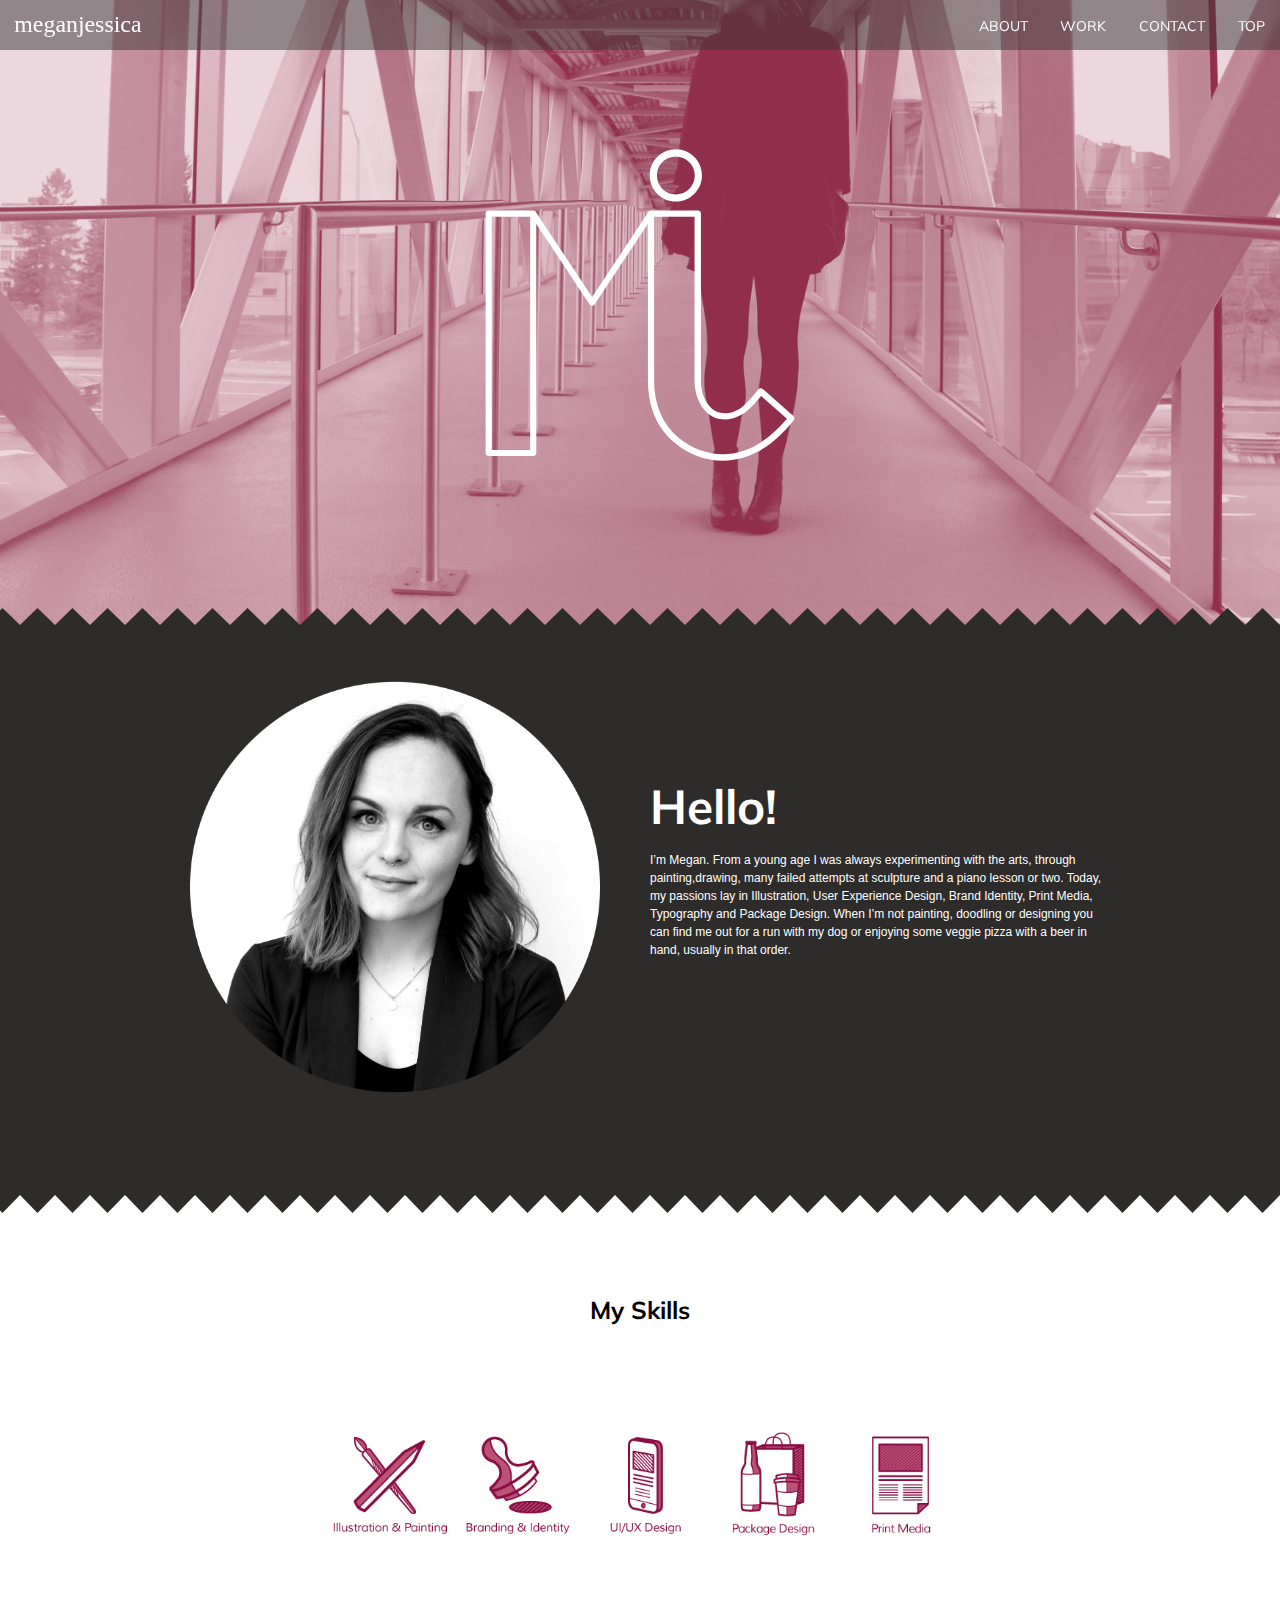
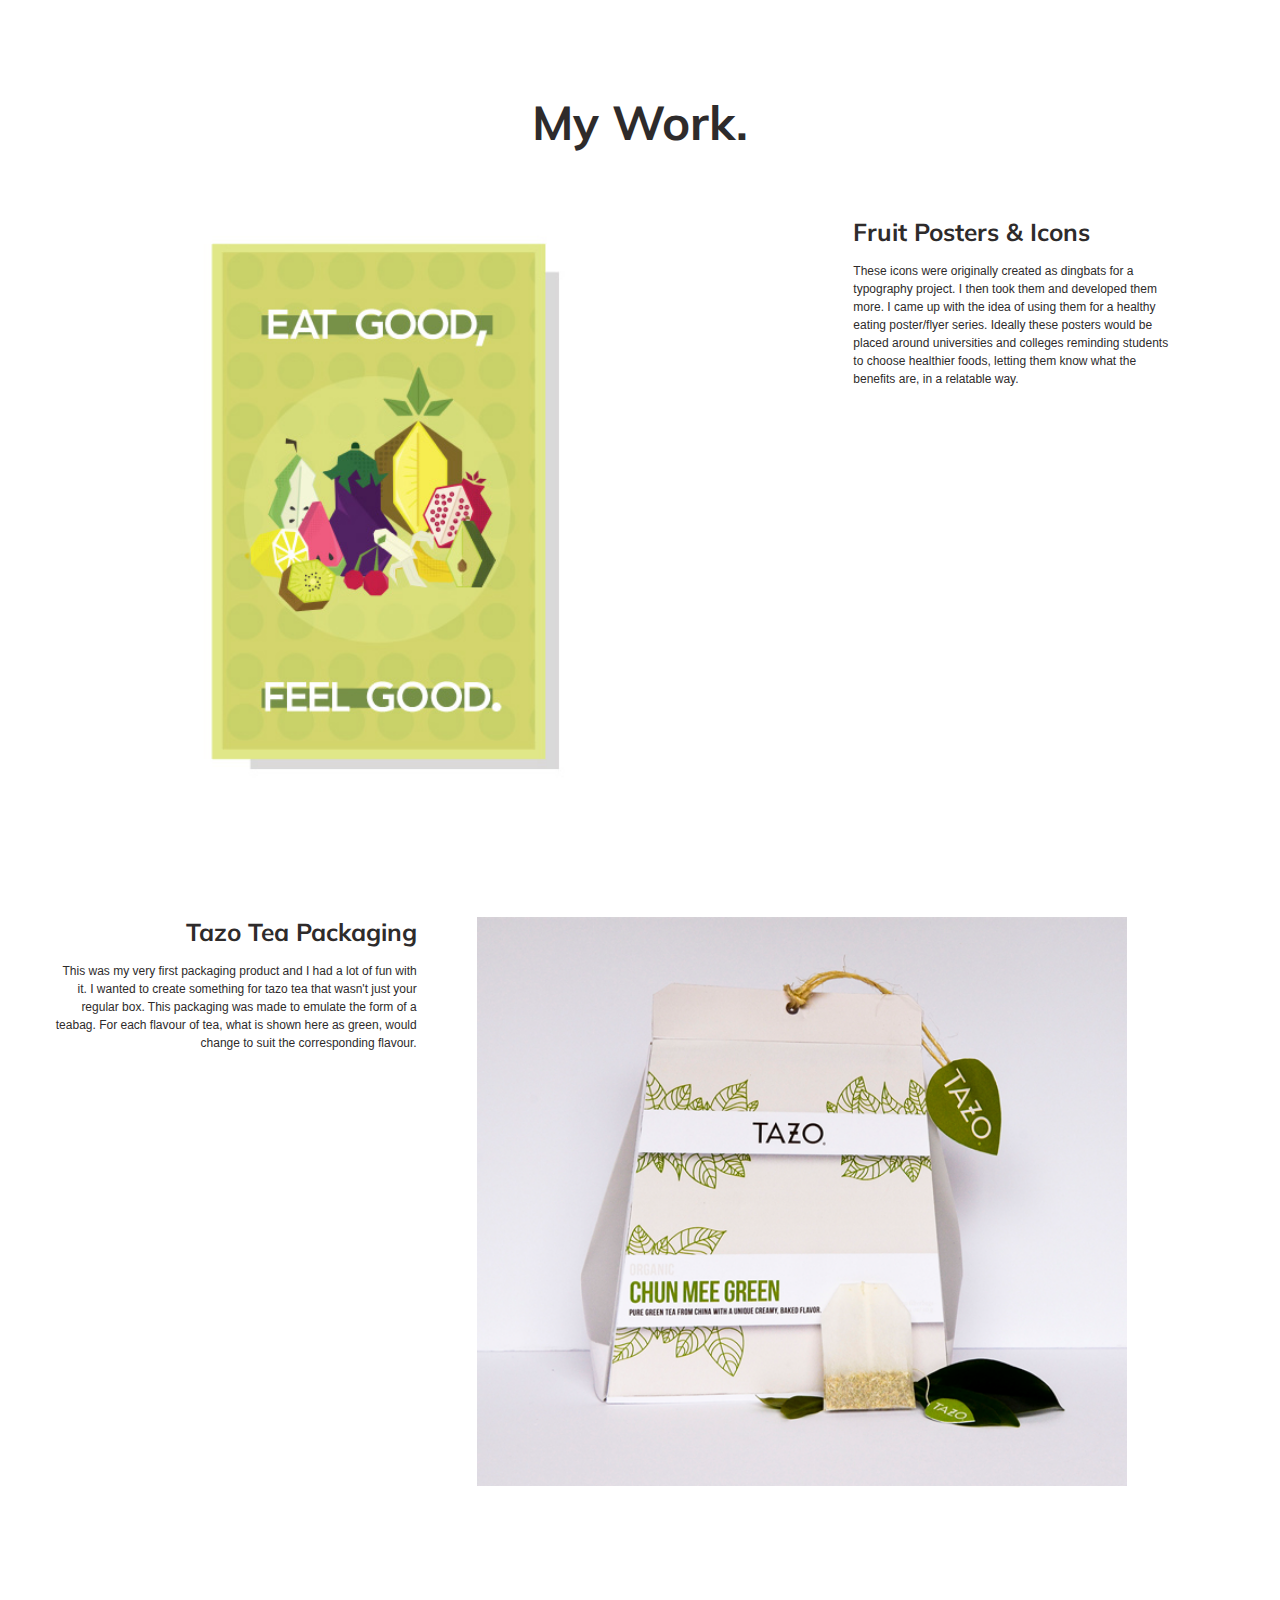
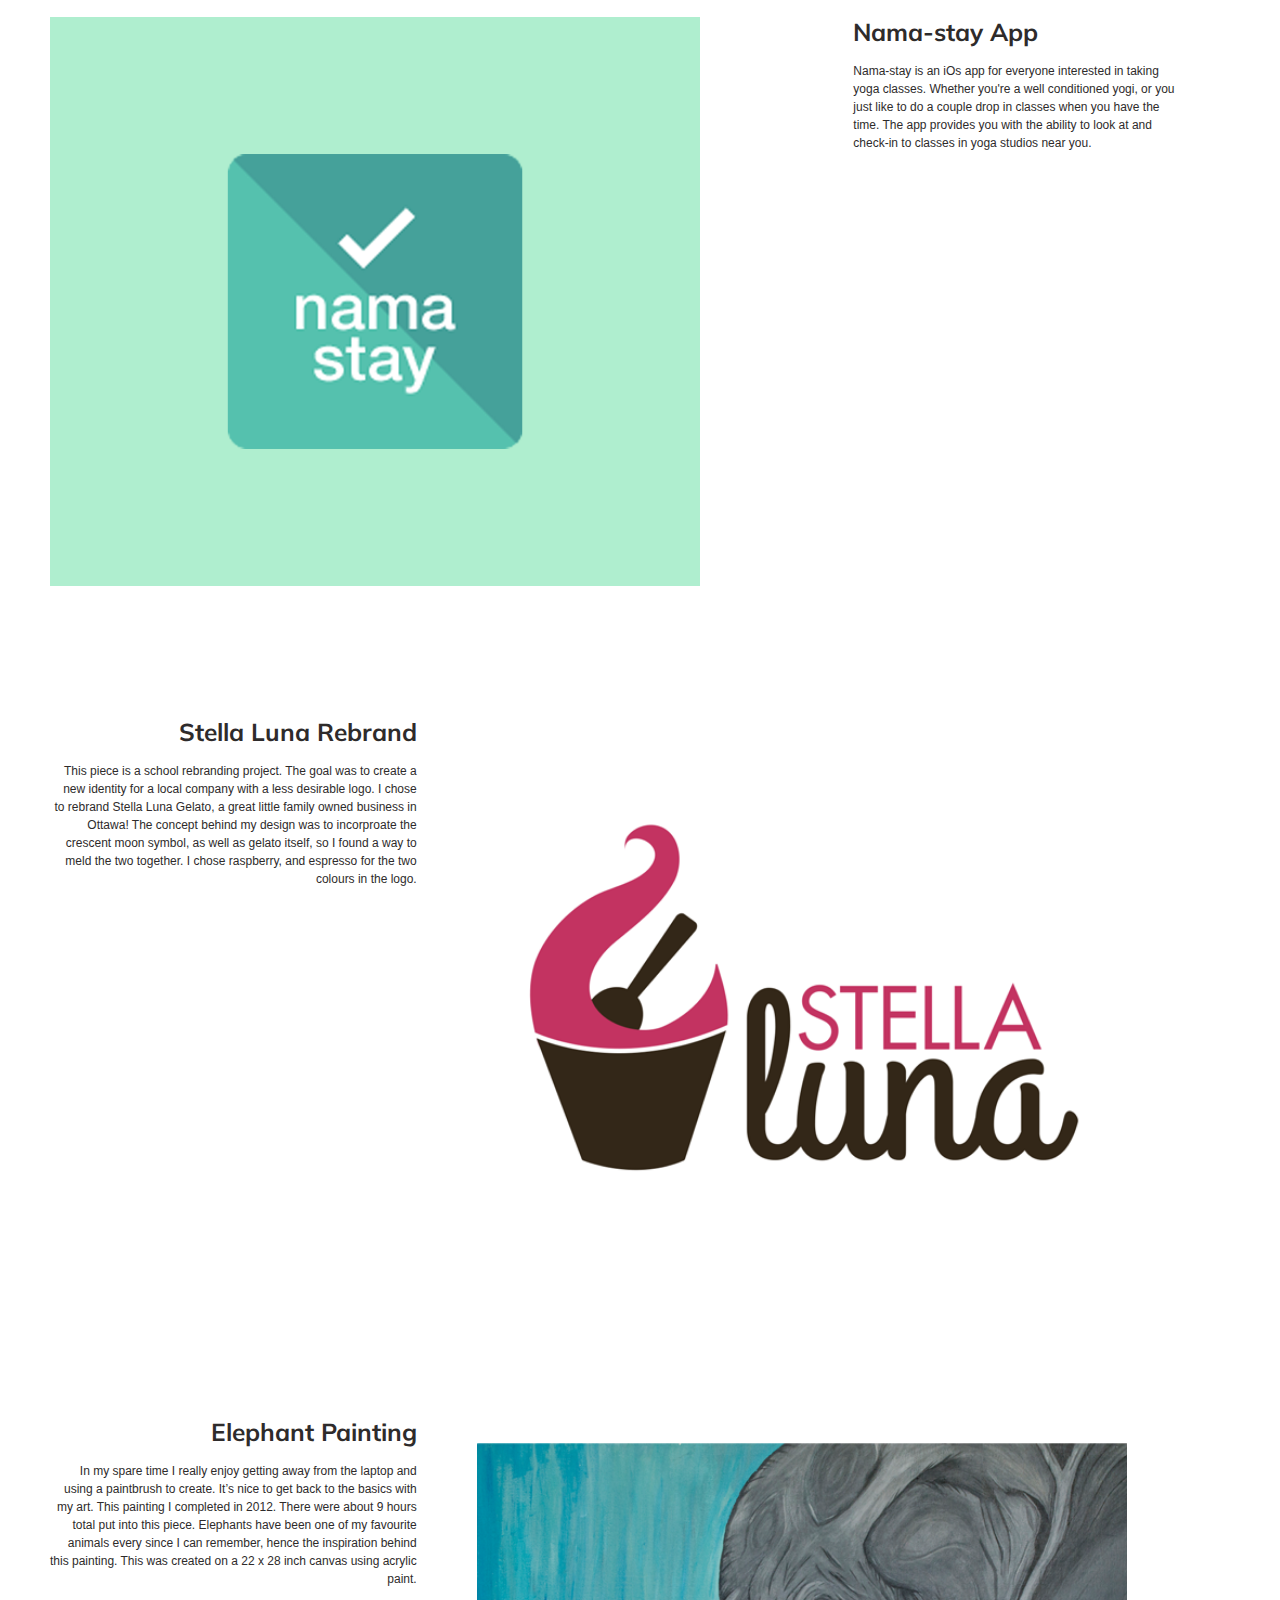
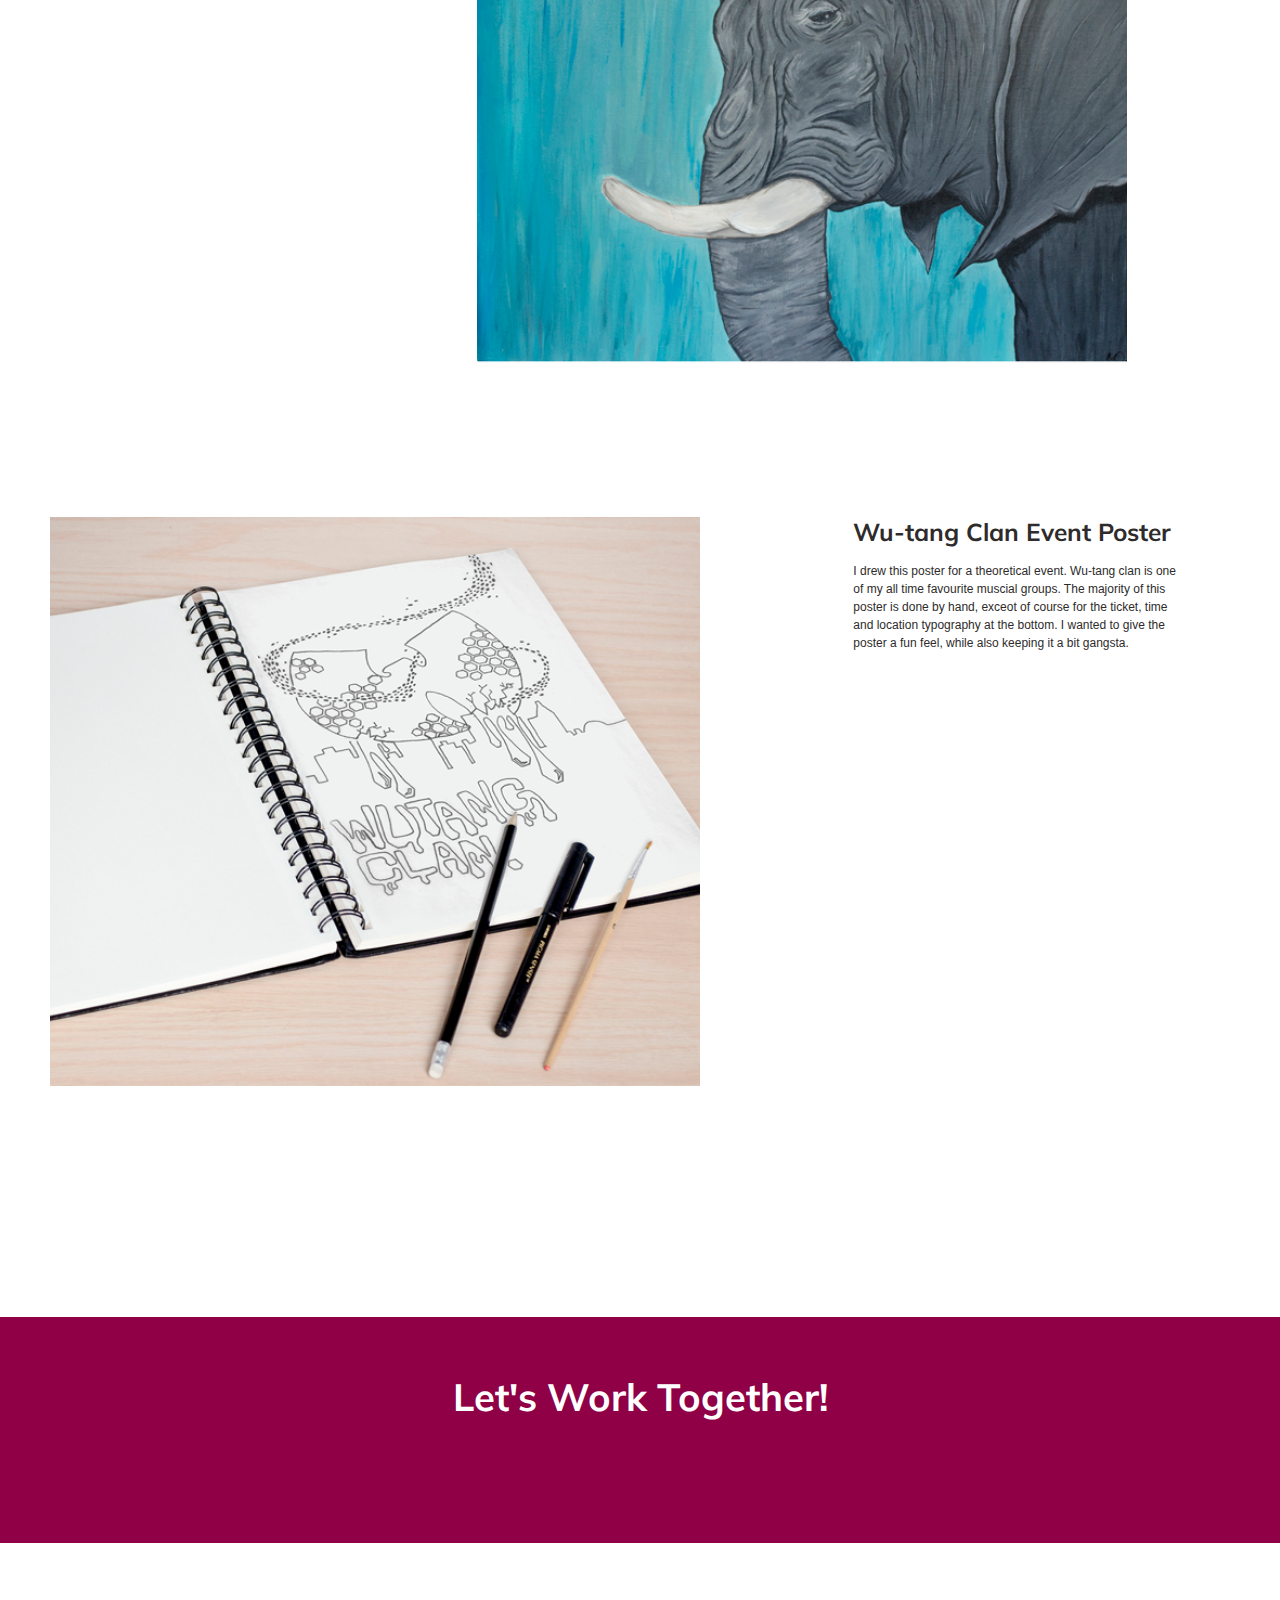
==== index.html @ 85921aae "took out one piece" ====
<!DOCTYPE html>
<html lang="en-ca">
<head>
	<meta charset="utf-8">
	<title>Megan Jessica · Graphic Designer · Ottawa, Canada</title>
	<meta name="description" content="Megan Jessica, Designer, Graphic Designer, Ottawa, Canada">
	
	<link href="css/flexslider.css" rel="stylesheet">
	<link href="css/typography.css" rel="stylesheet">
	<link href="css/grid.css" rel="stylesheet">
	<link href="css/main.css" rel="stylesheet">
	<meta name="handheldfriendly" content="true">
	<meta name="mobileoptimized" content="240">
	<meta name="viewport" content="width=device-width,initial-scale=1" >
	<link rel="stylesheet" href="css/font-awesome.min.css">
	<link href='http://fonts.googleapis.com/css?family=Muli:300,400' rel='stylesheet' type='text/css'>
	<!-- Facebook meta tags -->
	<meta property="og:type" content="article">
	<meta property="og:title" content="Megan Jessica · Graphic Designer · Ottawa, Canada">
	<meta property="og:description" content="Megan Jessica, Designer, Graphic Designer, Ottawa, Canada">
	<meta property="og:site_name" content="Megan Jessica">
	<meta property="og:url" content="http://meganjessi.ca">
	<meta property="og:image" content="http://meganjessi.ca/img/portfolio_1.jpg">
	<meta property="og:image" content="http://meganjessi.ca/img/portfolio_2.jpg">
	<meta property="og:image" content="http://meganjessi.ca/img/portfolio_3.jpg">
	<meta property="og:image" content="http://meganjessi.ca/img/portfolio_4.jpg">
	<meta property="og:image" content="http://meganjessi.ca/img/portfolio_5.jpg">
	<!-- Twitter meta tags -->
	<meta name="twitter:card" content="gallery">
	<meta name="twitter:title" content="Megan Jessica · Graphic Designer · Ottawa, Canada">
	<meta name="twitter:url" content="http://meganjessi.ca">
	<meta name="twitter:description" content="Megan Jessica, Designer, Graphic Designer, Ottawa, Canada">
	<meta name="twitter:image0" content="http://meganjessi.ca/img/portfolio_1.jpg">
	<meta name="twitter:image1" content="http://meganjessi.ca/img/portfolio_2.jpg">
	<meta name="twitter:image2" content="http://meganjessi.ca/img/portfolio_3.jpg">
	<meta name="twitter:image3" content="http://meganjessi.ca/img/portfolio_4.jpg">	
</head>

<body>
	<header>

		<div class="nav-bar">
			<img class="meganjessica" src="images/meganjessica.svg">
			<a href="#nav" class="nav-btn hide-text">Navigate</a>

			<div class-="nav-list">
				<nav class="nav nav-top ease-all" data-state="collapsed"> 

					<ul>
						<li><a href="#About">about</a></li>
						<li><a href="#Work">work</a></li>
						<li><a href="#Contact">contact</a></li>
						<li><a href="#top">top</a></li>
					</ul>
				</nav>
			</div>
		</div>

		

		<section class="feature-section">
			<div class="triangle-bg">
				<h1 class="logo"><a name="top"><img src="images/logo.svg" alt="Megan Jessica, Designer"></a></h1>
			</div>
		</section>
		
	</header>
 
	<div class="about-me grid grid-middle">
		<div class="self-portrait unit unit-xs-1 unit-s-1 unit-m-1-3 unit-l-1-2 unit-xl-1-2">
			<a name="About"><img src="images/selfie-bw.png" alt="Picture of Megan"></a>
		</div>

		

		<div class="unit unit-xs-1 unit-s-1 unit-m-2-3 unit-l-1-2 unit-xl-1-2 about-desc">
			<h1 class="hello yotta">Hello!</h1>
			<p>I’m Megan. From a young age I was always experimenting with the arts, through painting,drawing, many failed 
		attempts at sculpture and a piano lesson or two. Today, my passions lay in Illustration, User Experience Design, Brand Identity, Print Media, Typography 
		and Package Design. When I’m not painting, doodling or designing you can find me out for a run with my dog or enjoying some veggie pizza 
		with a beer in hand, usually in that order. </p>
		</div>
	</div>


	<div class="skills unit unit-xs-1 unit-s-1 unit-m-1 unit-l-1 unit-xl-1">
		<div class="triangle-bg-ud">
		<h2 class="skills-h2">My Skills</h2>
			<ul class="skill-icons-list">
				<li>
					<img class="s-icon" src="images/skill-icon-1.png" alt="Illustration & Painting Icon">
				</li>
				
				<li>
					<img class="s-icon" src="images/skill-icon-2.png" alt="Branding & Identity Icon">
				</li>

				<li>
					<img class="s-icon" src="images/skill-icon-3.png" alt="UI/UX Icon">
				</li>

				<li>
					<img class="s-icon" src="images/skill-icon-4.png" alt="Package Design Icon">
				</li>

				<li>
					<img class="s-icon" src="images/skill-icon-5.png" alt="Print Media Icon">
				</li>

			</ul>
		</div>
	</div>

	<div class="work">

		<h2 class="work-h2 yotta"><a name="Work">My Work.</a></h2>

		<div class="grid">
		
		<!-- portfolio piece 0 start -->
			<div class="portfolio-img unit unit-xs-1 unit-s-1 unit-m-1-2 unit-l-2-3">
				<div class="flexslider">
 					 <ul class="slides">
    					<li>
      						<img src="images/fruits-slide-1.jpg" />
    					</li>
    					<li>
      						<img src="images/fruits-slide-2.jpg" />
    					</li>
    					<li>
      						<img src="images/fruits-slide-3.jpg" />
    					</li>
    					<li>
      						<img src="images/fruits-slide-4.jpg" />
    					</li>
  					</ul>
				</div>
			</div>

				<div class="arrow-div">
					<img src="images/down-arrow.svg" class="down-arrow" alt="Description Drop-down button" data-state="collapsed" data-num="0">
				</div>

			<div class="unit unit-xs-1 unit-s-1 unit-m-1-2 unit-l-1-3 img-description" data-state="collapsed">
				<h2>Fruit Posters & Icons</h2>
				<p>These icons were originally created as dingbats for a typography project. I then took them and developed them more. I came up with the idea of using them for a healthy eating poster/flyer series. Ideally these posters would be placed around universities and colleges reminding students to choose healthier foods, letting them know what the benefits are, in a relatable way. </p>
			</div>
		<!-- portfolio piece 0 end -->

		<!-- portfolio piece 1 start -->
				
			<div class="portfolio-img unit unit-xs-1 unit-s-1 unit-m-1-2 unit-push-m-1-2 unit-l-2-3 unit-push-l-1-3">
				<div class="flexslider">
 					 <ul class="slides">
    					<li>
      						<img src="images/tazo-1.png" />
    					</li>
    					<li>
      						<img src="images/tazo-2.png" />
    					</li>
    					<li>
      						<img src="images/tazo-3.png" />
    					</li>
    					<li>
      						<img src="images/tazo-4.png" />
    					</li>
  					</ul>
				</div>
			</div>

				<div class="arrow-div">
					<img src="images/down-arrow.svg" class="down-arrow" alt="Description Drop-down button" data-state="collapsed" data-num="1">
				</div>

			<div class="unit unit-xs-1 unit-s-1 unit-m-1-2 unit-pull-m-1-2 unit-l-1-3 unit-pull-l-2-3 img-description  img-description-left" data-state="collapsed">
				<h2 class="right-title">Tazo Tea Packaging</h2>
				<p>This was my very first packaging product and I had a lot of fun with it. I wanted to create something for tazo tea that wasn't just your regular box. This packaging was made to emulate the form of a teabag. For each flavour of tea, what is shown here as green, would change to suit the corresponding flavour. </p>
			</div>
		<!-- portfolio piece 1 end -->
			
		<!-- portfolio piece 2 start -->
			<div class="portfolio-img unit unit-xs-1 unit-s-1 unit-m-1-2 unit-l-2-3">
				<div class="flexslider">
 					 <ul class="slides">
    					<li>
      						<img src="images/nama-stay-1.png" />
    					</li>
    					<li>
      						<img src="images/nama-stay-2.png" />
    					</li>
    					<li>
      						<img src="images/nama-stay-3.png" />
    					</li>
    					<li>
      						<img src="images/nama-stay-4.png" />
    					</li>
  					</ul>
				</div>
			</div>

				<div class="arrow-div">
					<img src="images/down-arrow.svg" class="down-arrow" alt="Description Drop-down button" data-state="collapsed" data-num="2">
				</div>

			<div class="unit unit-xs-1 unit-s-1 unit-m-1-2 unit-l-1-3 img-description" data-state="collapsed">
				<h2 >Nama-stay App</h2>
				<p>Nama-stay is an iOs app for everyone interested in taking yoga classes. Whether you're a well conditioned yogi, or you just like to do a couple drop in classes when you have the time. The app provides you with the ability to look at and check-in to classes in yoga studios near you.</p>
			</div>
		<!-- portfolio piece 2 end -->

		<!-- portfolio piece 3 start -->
			<div class="portfolio-img unit unit-xs-1 unit-s-1 unit-m-1-2 unit-push-m-1-2 unit-l-2-3 unit-push-l-1-3">
				<div class="flexslider">
 					 <ul class="slides">
    					<li>
      						<img src="images/stella-1.png" />
    					</li>
    					<li>
      						<img src="images/stella-2.png" />
    					</li>
    					<li>
      						<img src="images/stella-3.png" />
    					</li>
  					</ul>
				</div>
			</div>
				<div class="arrow-div">
					<img src="images/down-arrow.svg" class="down-arrow" alt="Description Drop-down button" data-state="collapsed" data-num="3">
				</div>

			<div class="unit unit-xs-1 unit-s-1 unit-m-1-2 unit-pull-m-1-2 unit-l-1-3 unit-pull-l-2-3 img-description  img-description-left" data-state="collapsed">
				<h2 class="right-title">Stella Luna Rebrand</h2>
				<p>This piece is a school rebranding project. The goal was to create a new identity for a local company with a less desirable logo. I chose to rebrand Stella Luna Gelato, a great little family owned business in Ottawa! The concept behind my design was to incorproate the crescent moon symbol, as well as gelato itself, so I found a way to meld the two together. I chose raspberry, and espresso for the two colours in the logo.</p>
			</div>
		<!-- portfolio piece 3 end -->

		<!-- portfolio piece 4 start 
			<div class="portfolio-img unit unit-xs-1 unit-s-1 unit-m-1-2 unit-l-2-3">
				<div class="flexslider">
 					 <ul class="slides">
    					<li>
      						<img src="images/got-1.png" />
    					</li>
    					<li>
      						<img src="images/got-2.png" />
    					</li>
    					<li>
      						<img src="images/got-3.png" />
    					</li>
  					</ul>
				</div>
			</div>

				<div class="arrow-div">
					<img src="images/down-arrow.svg" class="down-arrow" alt="Description Drop-down button" data-state="collapsed" data-num="4">
				</div>

			<div class="unit unit-xs-1 unit-s-1 unit-m-1-2 unit-l-1-3 img-description" data-state="collapsed">
				<h2>Game of Thrones - Bad Girls Do it Well</h2>
				<p> This book is a work in progress. I want to create a coffee table book in dedication to all the strong female characters in the game of thrones series. I'm using black and white images, in contrast with a badass peachy-pink.</p>
			</div>
		<!-- portfolio piece 4 end -->

		<!-- portfolio piece 5 start -->
			<div class="portfolio-img unit unit-xs-1 unit-s-1 unit-m-1-2 unit-push-m-1-2 unit-l-2-3 unit-push-l-1-3">
				<div class="flexslider">
 					 <ul class="slides">
    					<li>
      						<img alt="" src="images/elephant-1.png" />
    					</li>
    					<li>
      						<img src="images/elephant-2.png" />
    					</li>
    					<li>
      						<img src="images/elephant-3.png" />
    					</li>
  					</ul>
				</div>
			</div>
				<div class="arrow-div">
					<img src="images/down-arrow.svg" class="down-arrow" alt="Description Drop-down button" data-state="collapsed" data-num="5">
				</div>
			<div class="unit unit-xs-1 unit-s-1 unit-m-1-2 unit-pull-m-1-2 unit-l-1-3 unit-pull-l-2-3 img-description img-description-left" data-state="collapsed">
				<h2 class="right-title">Elephant Painting</h2>
				<p>In my spare time I really enjoy getting away from the laptop and using a paintbrush to create. It’s  nice to get back to the basics with my art. This painting I completed in 2012. There were about 9 hours total put into this piece. Elephants have been one of my favourite animals every since I can remember, hence the inspiration behind this painting. This was created on a 22 x 28 inch canvas using acrylic paint.
				</p>
			</div>
		<!-- portfolio piece 5 end -->

		<!-- portfolio piece 6 start -->
			<div class="portfolio-img unit unit-xs-1 unit-s-1 unit-m-1-2 unit-l-2-3">
				<div class="flexslider">
 					 <ul class="slides">
    					<li>
      						<img src="images/wu-1.png" />
    					</li>
    					<li>
      						<img src="images/wu-2.png" />
    					</li>
    					<li>
      						<img src="images/wu-3.png" />
    					</li>
  					</ul>
				</div>
			</div>

				<div class="arrow-div">
					<img src="images/down-arrow.svg" class="down-arrow" alt="Description Drop-down button" data-state="collapsed" data-num="4">
				</div>

			<div class="unit unit-xs-1 unit-s-1 unit-m-1-2 unit-l-1-3 img-description" data-state="collapsed">
				<h2>Wu-tang Clan Event Poster</h2>
				<p> I drew this poster for a theoretical event. Wu-tang clan is one of my all time favourite muscial groups. The majority of this poster is done by hand, exceot of course for the ticket, time and location typography at the bottom. I wanted to give the poster a fun feel, while also keeping it a bit gangsta.</p>
			</div>
		<!-- portfolio piece 6 end -->

		</div>

	</div>

</body>
	
	<div class="triangle-bg-foot">
	<footer>
		<div class="contact">
				<h2 class="contact-h2 zetta"><a name="Contact">Let's Work Together!</a></h2>
			
		<section class="social-section">
			<ul class="social-icons">
				<li>
					<a href="https://www.behance.net/meganjessica">
						<i class="fa fa-behance social" alt="Behance Icon"></i>
					</a>
				</li>
				
				<li>
					<a href="mailto:letstalk@meganjessi.ca">
						<i class="fa fa-envelope social" alt="Email Icon"></i>
					</a>
				</li>

				<li>
					<a href="https://twitter.com/megjjessica">
						<i class="fa fa-linkedin social" alt="Linked in Icon"></i>
					</a>
				</li>

			</ul>
		</section>
		</div>
	</footer>
</div>

<script src="http://code.jquery.com/jquery-2.1.1.min.js"></script>
<script src="js/nav.js"></script>
<script src="js/scroll.js"></script>
<script src="js/arrow.js"></script>
<script src="js/waypoints.min.js"></script>
<script src="flexslider/jquery.flexslider-min.js"></script>
<script type="text/javascript" charset="utf-8">
	$(window).load(function() {
	$('.flexslider').flexslider({
	animation: "slide",
	slideshow: false 
	});
		});
	</script>
<script src="js/jquery.flexslider-min.js"></script>
<script src="js/main.js"></script>





</html>
---- css/typography.css ----
html {
  font: normal 62.5%/1.5 Georgia,serif;
}

h1, h2, h3, h4, h5, h6,
p, ul, ol, dl, dd, figure,
blockquote, details, hr,
fieldset, pre, table {
  margin: 0 0 1.5rem;
}

.yotta {
  font-size: 4.7684rem;
  line-height: 1.2583;
}

.zetta {
  font-size: 3.8147rem;
  line-height: 1.1796;
}

h1, .exa {
  font-size: 3.0518rem;
  line-height: 1.4746;
  font-family: 'Muli', sans-serif;
}

h2, .peta {
  font-size: 2.4414rem;
  line-height: 1.2288;
  font-family: 'Muli', sans-serif;
}

h3, .tera {
  font-size: 1.9531rem;
  line-height: 1.5360;
}

h4, .giga {
  font-size: 1.5625rem;
  line-height: 1.9200;
}

h5, .mega {
  font-size: 1.2500rem;
  line-height: 1.2000;
}

h6, .kilo {
  font-size: 1.0000rem;
  line-height: 1.5000;
}

small, .milli {
  font-size: 0.8000rem;
  line-height: 1.8750;
}

.micro {
  font-size: 0.6400rem;
  line-height: 2.3438;
}

sub,
sup {
  font-size: 75%;
  line-height: 1px;
  position: relative;
  vertical-align: baseline;
}

sup {
  top: -0.5em;
}

sub {
  bottom: -0.25em;
}

.push {
  margin-bottom: 1.5rem;
}

.push-none, .push-0 {
  margin-bottom: 0;
}

.push-double, .push-2 {
  margin-bottom: 3.0000rem;
}

.push-half, .push-1-2 {
  margin-bottom: 0.7500rem;
}

.pad-top, .pad-t {
  padding-top: 1.5rem;
}

.pad-bottom, .pad-b {
  padding-bottom: 1.5rem;
}

.pad-top-double, .pad-t-2 {
  padding-top: 3.0000rem;
}

.pad-bottom-double, .pad-b-2 {
  padding-bottom: 3.0000rem;
}

.pad-top-half, .pad-t-1-2 {
  padding-top: 0.7500rem;
}

.pad-bottom-half, .pad-b-1-2 {
  padding-bottom: 0.7500rem;
}

.island {
  padding: 1.5rem;
}

.island-half, .island-1-2 {
  padding: 0.7500rem;
}

.island-double, .island-2 {
  padding: 3.0000rem;
}

.gutter {
  padding-left: 1.5rem;
  padding-right: 1.5rem;
}

.gutter-half, .gutter-1-2 {
  padding-left: 0.7500rem;
  padding-right: 0.7500rem;
}

.gutter-double, .gutter-2 {
  padding-left: 3.0000rem;
  padding-right: 3.0000rem;
}
---- css/grid.css ----
.grid {
  margin: 0;
  padding: 0;
  letter-spacing: -0.31em;
  text-rendering: optimizespeed;
  display: -webkit-flex;
  -webkit-flex-flow: row wrap;
  display: -ms-flexbox;
  -ms-flex-flow: row wrap;
  display: flex;
  flex-flow: row wrap;
}

.grid-bottom {
  -webkit-align-items: flex-end;
  -ms-align-items: flex-end;
  align-items: flex-end;
}

.grid-middle {
  -webkit-align-items: center;
  -ms-align-items: center;
  align-items: center;
}

.grid-stretch {
  -webkit-align-items: stretch;
  -ms-align-items: stretch;
  align-items: stretch;
}

.opera-only :-o-prefocus, .grid {
  word-spacing: -0.43em;
}

.unit {
  letter-spacing: normal;
  text-rendering: auto;
  vertical-align: top;
  word-spacing: normal;
  display: inline-block;
  visibility: visible;
}

.grid-bottom .unit {
  vertical-align: bottom;
}

.grid-middle .unit {
  vertical-align: middle;
}

.unit[class*="push-"],
.unit[class*="pull-"] {
  position: relative;
}

.unit-xs-hidden {
  display: none;
  visibility: hidden;
}

.unit-xs-centered {
  margin: 0 auto;
}

.unit-xs-1 {
  display: block;
  visibility: visible;
  width: 100%;
}

.unit-offset-xs-0 {
  margin-left: 0;
}

.unit-push-xs-0,
.unit-pull-xs-0 {
  left: 0;
}

.unit-xs-1-2 {
  width: 50.0000%;
}

.unit-offset-xs-1-2 {
  margin-left: 50.0000%;
}

.unit-push-xs-1-2 {
  left: 50.0000%;
}

.unit-pull-xs-1-2 {
  left: -50.0000%;
}

.unit-xs-1-3 {
  width: 33.3333%;
}

.unit-offset-xs-1-3 {
  margin-left: 33.3333%;
}

.unit-push-xs-1-3 {
  left: 33.3333%;
}

.unit-pull-xs-1-3 {
  left: -33.3333%;
}

.unit-xs-2-3 {
  width: 66.6667%;
}

.unit-offset-xs-2-3 {
  margin-left: 66.6667%;
}

.unit-push-xs-2-3 {
  left: 66.6667%;
}

.unit-pull-xs-2-3 {
  left: -66.6667%;
}

.unit-xs-1-4 {
  width: 25.0000%;
}

.unit-offset-xs-1-4 {
  margin-left: 25.0000%;
}

.unit-push-xs-1-4 {
  left: 25.0000%;
}

.unit-pull-xs-1-4 {
  left: -25.0000%;
}

.unit-xs-3-4 {
  width: 75.0000%;
}

.unit-offset-xs-3-4 {
  margin-left: 75.0000%;
}

.unit-push-xs-3-4 {
  left: 75.0000%;
}

.unit-pull-xs-3-4 {
  left: -75.0000%;
}

.unit-xs-1-2,.unit-xs-1-3,.unit-xs-2-3,.unit-xs-1-4,.unit-xs-3-4 {
  display: inline-block;
  visibility: visible;
}

@media only screen and (min-width: 25em) {

.unit-s-hidden {
  display: none;
  visibility: hidden;
}

.unit-s-centered {
  margin: 0 auto;
}

.unit-s-1 {
  display: block;
  visibility: visible;
  width: 100%;
}

.unit-offset-s-0 {
  margin-left: 0;
}

.unit-push-s-0,
.unit-pull-s-0 {
  left: 0;
}

.unit-s-1-2 {
  width: 50.0000%;
}

.unit-offset-s-1-2 {
  margin-left: 50.0000%;
}

.unit-push-s-1-2 {
  left: 50.0000%;
}

.unit-pull-s-1-2 {
  left: -50.0000%;
}

.unit-s-1-3 {
  width: 33.3333%;
}

.unit-offset-s-1-3 {
  margin-left: 33.3333%;
}

.unit-push-s-1-3 {
  left: 33.3333%;
}

.unit-pull-s-1-3 {
  left: -33.3333%;
}

.unit-s-2-3 {
  width: 66.6667%;
}

.unit-offset-s-2-3 {
  margin-left: 66.6667%;
}

.unit-push-s-2-3 {
  left: 66.6667%;
}

.unit-pull-s-2-3 {
  left: -66.6667%;
}

.unit-s-1-4 {
  width: 25.0000%;
}

.unit-offset-s-1-4 {
  margin-left: 25.0000%;
}

.unit-push-s-1-4 {
  left: 25.0000%;
}

.unit-pull-s-1-4 {
  left: -25.0000%;
}

.unit-s-3-4 {
  width: 75.0000%;
}

.unit-offset-s-3-4 {
  margin-left: 75.0000%;
}

.unit-push-s-3-4 {
  left: 75.0000%;
}

.unit-pull-s-3-4 {
  left: -75.0000%;
}

.unit-s-1-2,.unit-s-1-3,.unit-s-2-3,.unit-s-1-4,.unit-s-3-4 {
  display: inline-block;
  visibility: visible;
}

}

@media only screen and (min-width: 38em) {

.unit-m-hidden {
  display: none;
  visibility: hidden;
}

.unit-m-centered {
  margin: 0 auto;
}

.unit-m-1 {
  display: block;
  visibility: visible;
  width: 100%;
}

.unit-offset-m-0 {
  margin-left: 0;
}

.unit-push-m-0,
.unit-pull-m-0 {
  left: 0;
}

.unit-m-1-2 {
  width: 50.0000%;
}

.unit-offset-m-1-2 {
  margin-left: 50.0000%;
}

.unit-push-m-1-2 {
  left: 50.0000%;
}

.unit-pull-m-1-2 {
  left: -50.0000%;
}

.unit-m-1-3 {
  width: 33.3333%;
}

.unit-offset-m-1-3 {
  margin-left: 33.3333%;
}

.unit-push-m-1-3 {
  left: 33.3333%;
}

.unit-pull-m-1-3 {
  left: -33.3333%;
}

.unit-m-2-3 {
  width: 66.6667%;
}

.unit-offset-m-2-3 {
  margin-left: 66.6667%;
}

.unit-push-m-2-3 {
  left: 66.6667%;
}

.unit-pull-m-2-3 {
  left: -66.6667%;
}

.unit-m-1-4 {
  width: 25.0000%;
}

.unit-offset-m-1-4 {
  margin-left: 25.0000%;
}

.unit-push-m-1-4 {
  left: 25.0000%;
}

.unit-pull-m-1-4 {
  left: -25.0000%;
}

.unit-m-3-4 {
  width: 75.0000%;
}

.unit-offset-m-3-4 {
  margin-left: 75.0000%;
}

.unit-push-m-3-4 {
  left: 75.0000%;
}

.unit-pull-m-3-4 {
  left: -75.0000%;
}

.unit-m-1-2,.unit-m-1-3,.unit-m-2-3,.unit-m-1-4,.unit-m-3-4 {
  display: inline-block;
  visibility: visible;
}

}

@media only screen and (min-width: 60em) {

.unit-l-hidden {
  display: none;
  visibility: hidden;
}

.unit-l-centered {
  margin: 0 auto;
}

.unit-l-1 {
  display: block;
  visibility: visible;
  width: 100%;
}

.unit-offset-l-0 {
  margin-left: 0;
}

.unit-push-l-0,
.unit-pull-l-0 {
  left: 0;
}

.unit-l-1-2 {
  width: 50.0000%;
}

.unit-offset-l-1-2 {
  margin-left: 50.0000%;
}

.unit-push-l-1-2 {
  left: 50.0000%;
}

.unit-pull-l-1-2 {
  left: -50.0000%;
}

.unit-l-1-3 {
  width: 33.3333%;
}

.unit-offset-l-1-3 {
  margin-left: 33.3333%;
}

.unit-push-l-1-3 {
  left: 33.3333%;
}

.unit-pull-l-1-3 {
  left: -33.3333%;
}

.unit-l-2-3 {
  width: 66.6667%;
}

.unit-offset-l-2-3 {
  margin-left: 66.6667%;
}

.unit-push-l-2-3 {
  left: 66.6667%;
}

.unit-pull-l-2-3 {
  left: -66.6667%;
}

.unit-l-1-4 {
  width: 25.0000%;
}

.unit-offset-l-1-4 {
  margin-left: 25.0000%;
}

.unit-push-l-1-4 {
  left: 25.0000%;
}

.unit-pull-l-1-4 {
  left: -25.0000%;
}

.unit-l-3-4 {
  width: 75.0000%;
}

.unit-offset-l-3-4 {
  margin-left: 75.0000%;
}

.unit-push-l-3-4 {
  left: 75.0000%;
}

.unit-pull-l-3-4 {
  left: -75.0000%;
}

.unit-l-1-2,.unit-l-1-3,.unit-l-2-3,.unit-l-1-4,.unit-l-3-4 {
  display: inline-block;
  visibility: visible;
}

}

@media only screen and (min-width: 90em) {

.unit-xl-hidden {
  display: none;
  visibility: hidden;
}

.unit-xl-centered {
  margin: 0 auto;
}

.unit-xl-1 {
  display: block;
  visibility: visible;
  width: 100%;
}

.unit-offset-xl-0 {
  margin-left: 0;
}

.unit-push-xl-0,
.unit-pull-xl-0 {
  left: 0;
}

.unit-xl-1-2 {
  width: 50.0000%;
}

.unit-offset-xl-1-2 {
  margin-left: 50.0000%;
}

.unit-push-xl-1-2 {
  left: 50.0000%;
}

.unit-pull-xl-1-2 {
  left: -50.0000%;
}

.unit-xl-1-3 {
  width: 33.3333%;
}

.unit-offset-xl-1-3 {
  margin-left: 33.3333%;
}

.unit-push-xl-1-3 {
  left: 33.3333%;
}

.unit-pull-xl-1-3 {
  left: -33.3333%;
}

.unit-xl-2-3 {
  width: 66.6667%;
}

.unit-offset-xl-2-3 {
  margin-left: 66.6667%;
}

.unit-push-xl-2-3 {
  left: 66.6667%;
}

.unit-pull-xl-2-3 {
  left: -66.6667%;
}

.unit-xl-1-4 {
  width: 25.0000%;
}

.unit-offset-xl-1-4 {
  margin-left: 25.0000%;
}

.unit-push-xl-1-4 {
  left: 25.0000%;
}

.unit-pull-xl-1-4 {
  left: -25.0000%;
}

.unit-xl-3-4 {
  width: 75.0000%;
}

.unit-offset-xl-3-4 {
  margin-left: 75.0000%;
}

.unit-push-xl-3-4 {
  left: 75.0000%;
}

.unit-pull-xl-3-4 {
  left: -75.0000%;
}

.unit-xl-1-2,.unit-xl-1-3,.unit-xl-2-3,.unit-xl-1-4,.unit-xl-3-4 {
  display: inline-block;
  visibility: visible;
}

}
---- css/main.css ----
@-moz-viewport { width: device-width; scale: 1;}
@-ms-viewport { width: device-width; scale: 1;}
@-webkit-viewport { width: device-width; scale: 1;}
@-o-viewport { width: device-width; scale: 1;}
@viewport { width: device-width; scale: 1;}

html{
	-moz-text-size-adjust: 100%;
	-ms-text-size-adjust: 100%;
	-webkit-text-size-adjust: 100%;
	-o-text-size-adjust: 100%;
	text-size-adjust: 100%;
	box-sizing: border-box;
}

*, *:before, *:after {
	box-sizing: inherit;
}


body{
	background-color: #FFF;
	margin: 0;
	padding: 0;
	font-family: sans-serif;
}


.grid img {
  width: 100%;
  margin: 0 auto;

}


p {
	font-size: 12px;
}

li{
	list-style-type: none;
}

h2 {
	text-align: center;
}

.meganjessica {
	height: 30px;
	margin-left: 12px;
	margin-top: 10px;
}

.nav-bar {
	position: fixed;
	height: 50px;
	width: 100%;
	background-color: rgba(60, 53, 56, 0.5);
	z-index:4; 
	top: 0;
}

.hide-text {
	text-indent: 100%;
	white-space: nowrap;
	overflow: hidden;
}

.nav-btn,
.nav-btn:link,
.nav-btn:visited{
	display: inline-block;
	float: right;
	margin-right: 15px;
	margin-top: 8px;
	height: 35px;
	width: 35px;
	background: url('../images/nav-button.svg') no-repeat center top;
	z-index: 5;
}

.nav a,
.nav a:link,
.nav a:visited{
	font-family: 'Muli', sans-serif;
	text-decoration: none;
	font-size: 20px;
	font-variant: small-caps;
	display: block;
	padding: 1.5rem;
	text-align: center;
	background-color: #000;
	color: #fff;
	border-top: 1px solid #fff;
}

.nav a:hover,
.nav a:focus,
.nav a:active{
	background-color: #ccc;
}

.nav ul {
	padding: 45px 0 0 0;
	display: inline;
}

.nav-top{
	max-height: 0;
	-moz-transition: max-height 0.4s ease-out;
	-webkit-transition: max-height 0.4s ease-out;
	-o-transition: max-height 0.4s ease-out;
	transition: max-height 0.4s ease-out;
	overflow: hidden;
}

.nav-top[data-state="expanded"] {
	max-height: 40em;
}

.feature-section {
	background: transparent url('../images/banner-img.png') no-repeat right bottom;
	background-size: cover;
}

.triangle-bg {
	background: transparent url('../images/triangle-bg-darkgrey.png') repeat-x right bottom;
}

.triangle-bg-ud {
	background: transparent url('../images/triangle-bg-ud-darkgrey.png') repeat-x right top;
}

.logo {
	padding-bottom: 71.4%;
	margin: -15px 0 0;
	background-size: cover;
	position: relative;
}

.logo img {
	position: absolute;
	width: 40%;
	top: 50%;
    left: 50%;
    margin-right: -50%;
    -webkit-transform: translate(-50%, -50%);
    transform: translate(-50%, -50%);
 
}

.about-me {
	padding-bottom: 10rem;
	background: #2E2B2B; 
}


.self-portrait {
	display: block;
    margin-left: auto;
    margin-right: auto;
    width: 100%;
    padding: 20px;
}

.hello {
	text-align: center;
	color: #FFF;
	
}

.about-desc {
	text-align: center;
	padding: 10px 15px 0 15px;
	color: #FFF;
}

.skills {
	background-color: #FFF;
}

.skills-h2 {
	text-align: center;
	padding-top: 10rem;
	padding-bottom: 8rem;
}

.skill-icons-list li {
	display: inline-block; 
	margin-left: auto;
	margin-right: auto;
	width: 125px;
}

.skill-icons-list {
	text-align: center;
	margin: 0;
	padding: 0;
}

.s-icon {
	height: 125px;
	padding-left: 5px;
}

.work {
	padding-bottom: 10rem;
	background-color: #FFF;
}

.work-h2 {
	padding-top: 3em;
	color: #2E2B2B;
}

.flexslider{
	background:none;
	border:none;
	box-shadow:none;
	margin:0px;
}

.flex-control-nav { 
	display: none 
}

.img-description {
	text-align: center;
	max-height: 0;
	-moz-transition: max-height 0.3s ease-out;
	-webkit-transition: max-height 0.3s ease-out;
	-o-transition: max-height 0.3s ease-out;
	transition: max-height 0.3s ease-out;
	overflow: hidden;
	color: #2E2B2B;
}

.img-description[data-state="expanded"] {
	max-height: 22rem;
}

.img-description-left {
	text-align: center;
	max-height: 0;
	-moz-transition: max-height 0.3s ease-out;
	-webkit-transition: max-height 0.3s ease-out;
	-o-transition: max-height 0.3s ease-out;
	transition: max-height 0.3s ease-out;
	color: #2E2B2B;
}

.img-description-left[data-state="expanded"] {
	max-height: 22rem;
}

.down-arrow{
	height: 35px;
	width: 35px;
}

.arrow-div {
	text-align: center;
	margin-right: auto;
	margin-left: auto;
	margin-bottom: 5rem;
}

.test {
	color: #000;
}

.contact {
	padding: 8px;
}

.contact-h2 {
	color: #FFF;
}

.social-icons {
	padding-top: 4rem;
}
/* medium */

@media only screen and (min-width:38em){

h2 {
	text-align: left;
}

.right-title {
	text-align: right;
	color: #2E2B2B;
}


.logo {
	padding-bottom: 50%;
	background-size: cover;
	position: relative;
	z-index: 1;
}

.logo img {
	width: 30%;
	
  }

.nav-btn,
.nav-btn:link,
.nav-btn:visited {
	display: none;
}

.nav-top {
	float: right;
	z-index: 10;
	overflow: visible;
	margin-top: -50px;
}

.nav li{
	display: inline-block;
}

.nav ul{
	padding: 0;
}

.nav a, 
.nav a:link,
.nav a:visited{
	border:0;
	background-color: rgba(255, 255, 255, 0);
	
}

.nav a:hover {
	color: #CCC;
}


.self-portrait {
 	margin-right: auto;
	margin-left: auto;
	width: 60%;
}

.about-me {
	padding: 20px;
	padding-bottom: 10rem;
}

.about-desc{
	text-align: center;
	margin-right: auto;
	margin-left: auto;
	padding-top: -5rem;
}

/*.s-icon {
	height: 15rem;

}*/

.work-h2 {
	text-align: center;
	padding-bottom: 5rem;
	color: #2E2B2B;
}

.down-arrow {
	display: none;
}

.img-description{
	display: block;
	text-align: left;
	padding-right: 5rem;
	overflow: visible;
	color: #2E2B2B;
}

.img-description-left {
	text-align: right;
	padding-right: 10px;
	padding-left: 5rem;
	overflow: visible;
	color: 2E2B2B;
}

.portfolio-img{
	padding-right: 12px;
	padding-bottom: 20px;
}

.portfolio-sub-imgs {
	display: inline-block;
	height: 20%;
	width: 20%;
}

.contact-h2 {
	text-align: center;
}



}

/* large */


@media only screen and (min-width:60em){


	.about-desc {
		text-align: left;
		padding-right: 15rem;
	}

	.self-portrait {
		height: 450px;
		width: 450px;
		margin-right: 10px;
		margin-left: 15rem;

	}

	.portfolio-img {
		height: 700px;
		width: 700px;
		padding-left: 5rem;
		padding-right: 0;
	}

	.img-description {
		padding-right: 10rem;
		overflow: visible;
		color: #2E2B2B;
	}

	.img-description-left {
		padding-right: 10px;
		overflow: visible;
		color: #2E2B2B;
	}


	.hello {
		text-align: left;
	}

	.four-oh-four {
  	height: 50%;
  	margin-right: 25%;
	}
}

.triangle-bg-foot {
	background: transparent url('../images/triangle-bg-darkgrey.png') repeat-x right top;
}

footer {
	text-align: center;
	padding-top: 5rem; 
	background-color: #8F0047;
}

.contact-h2 {
	padding: 0;
	margin: 0;
}

.social-icons {
	list-style-type: none;
}

.social-icons li {
	display: inline-block;
	font-size: 4em;
	padding-right: 40px;
}

.social {
	opacity: 0;
	transform: translateY(100px);
}

.social-section {
	background-size: cover;
}

.fa {
	color: #FFF;
}

.js-social-animation {
	-webkit-animation: social-fade 1s linear forwards;
	-moz-webkit-animation: social-fade 1s linear forwards;
	-o-webkit-animation: social-fade 1s linear forwards;
	-ms-webkit-animation: social-fade 1s linear forwards;
	animation: social-fade 1s linear forwards;
}

@-webkit-keyframes social-fade {
	0% {
		opacity: 0;
		transform: translateY(100px);
	}

	100%{
		opacity: 1;
		transform: translateY(0px);
	}
}

@-moz-webkit-keyframes social-fade {
	0% {
		opacity: 0;
		transform: translateY(100px);
	}

	100%{
		opacity: 1;
		transform: translateY(0px);
	}
}

@-o-webkit-keyframes social-fade {
	0% {
		opacity: 0;
		transform: translateY(100px);
	}

	100%{
		opacity: 1;
		transform: translateY(0px);
	}
}

@-ms-webkit-keyframes social-fade {
	0% {
		opacity: 0;
		transform: translateY(100px);
	}

	100%{
		opacity: 1;
		transform: translateY(0px);
	}
}

@keyframes social-fade {
		0% {
		opacity: 0;
		transform: translateY(100px);
	}

	100%{
		opacity: 1;
		transform: translateY(0px);
	}
}
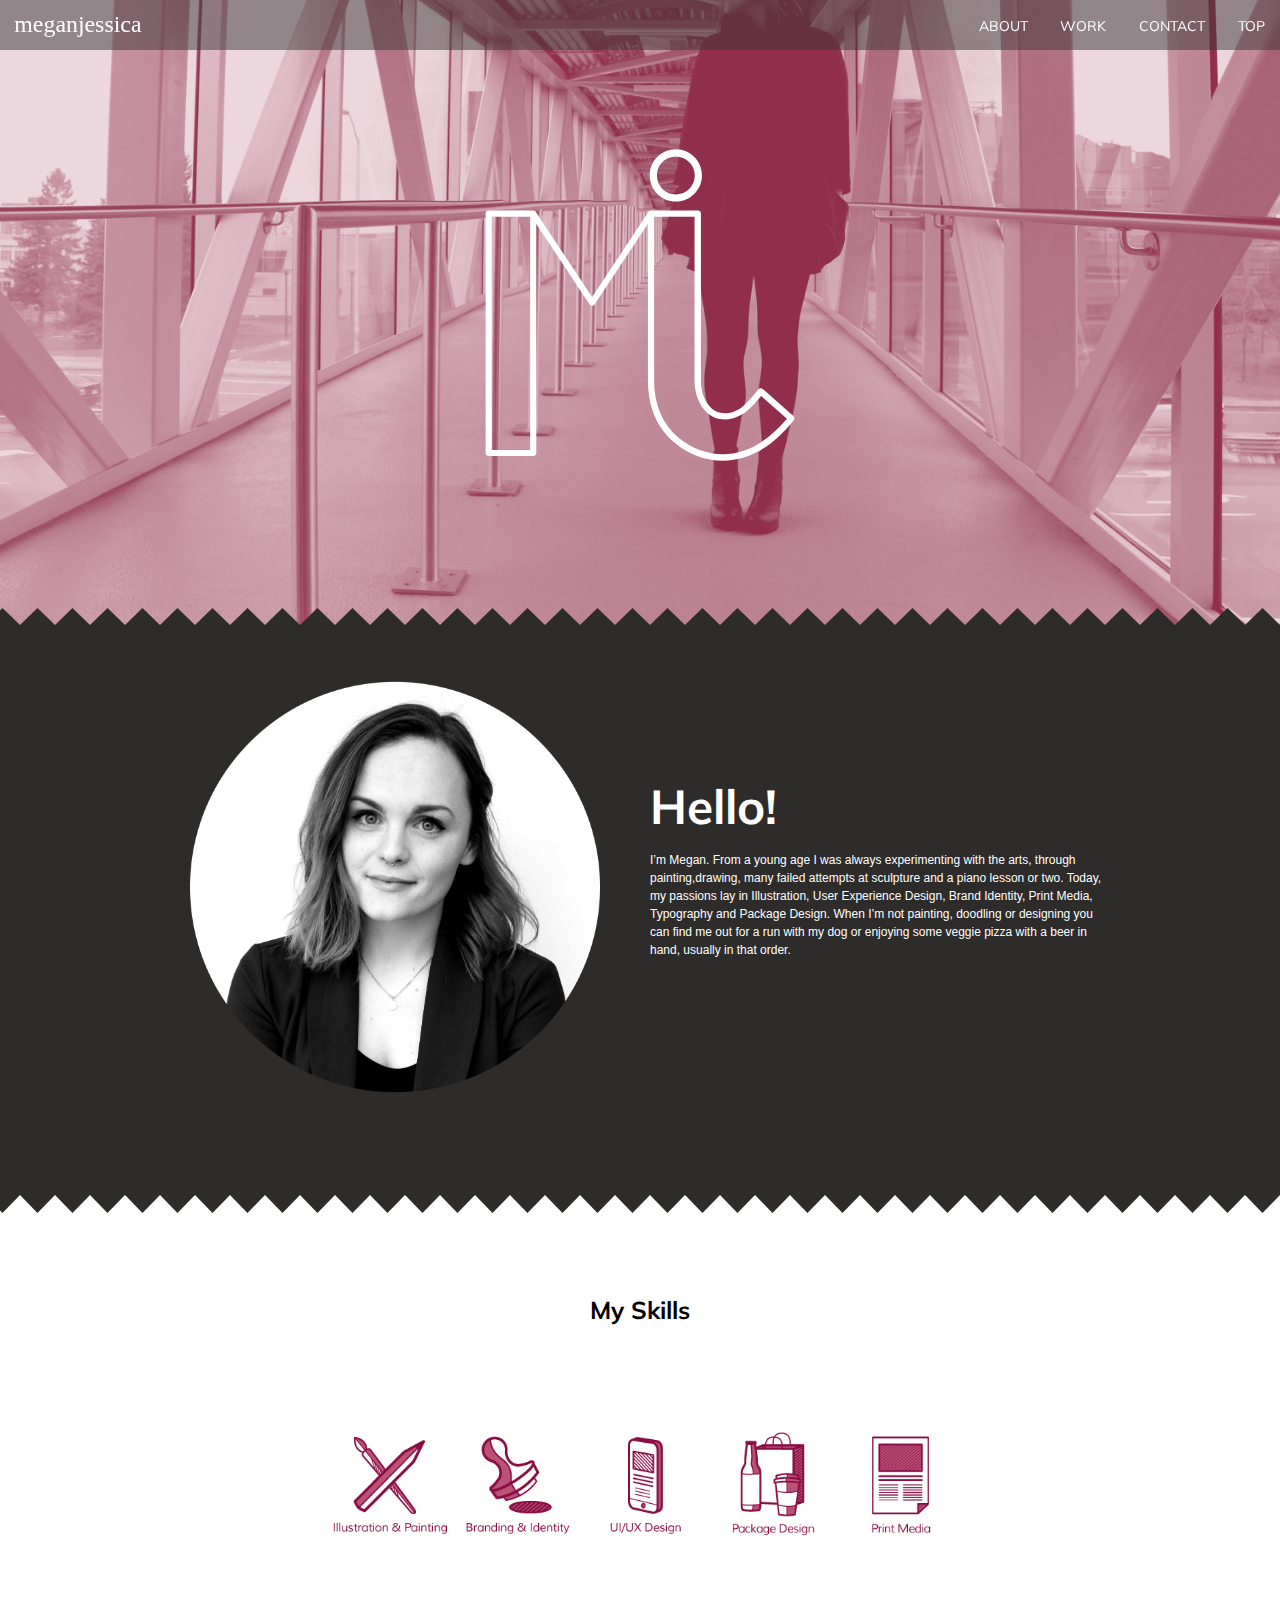
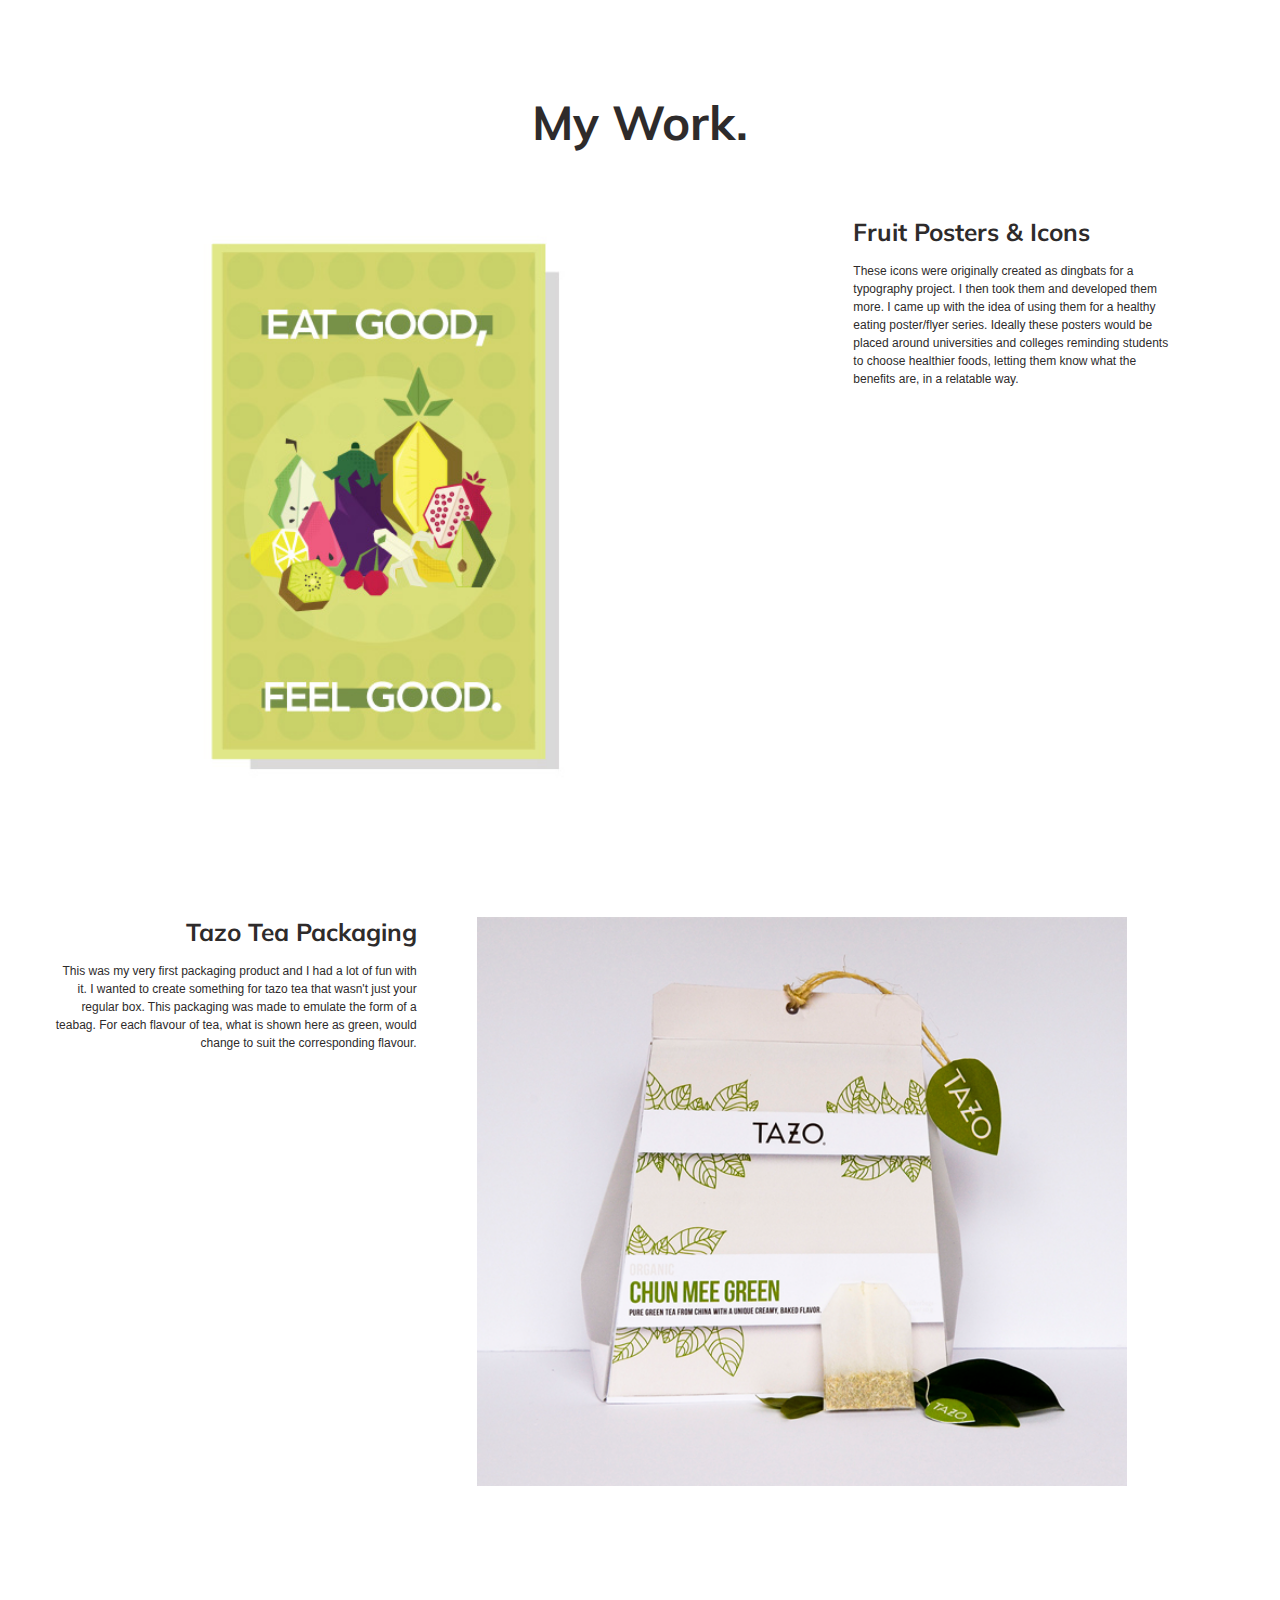
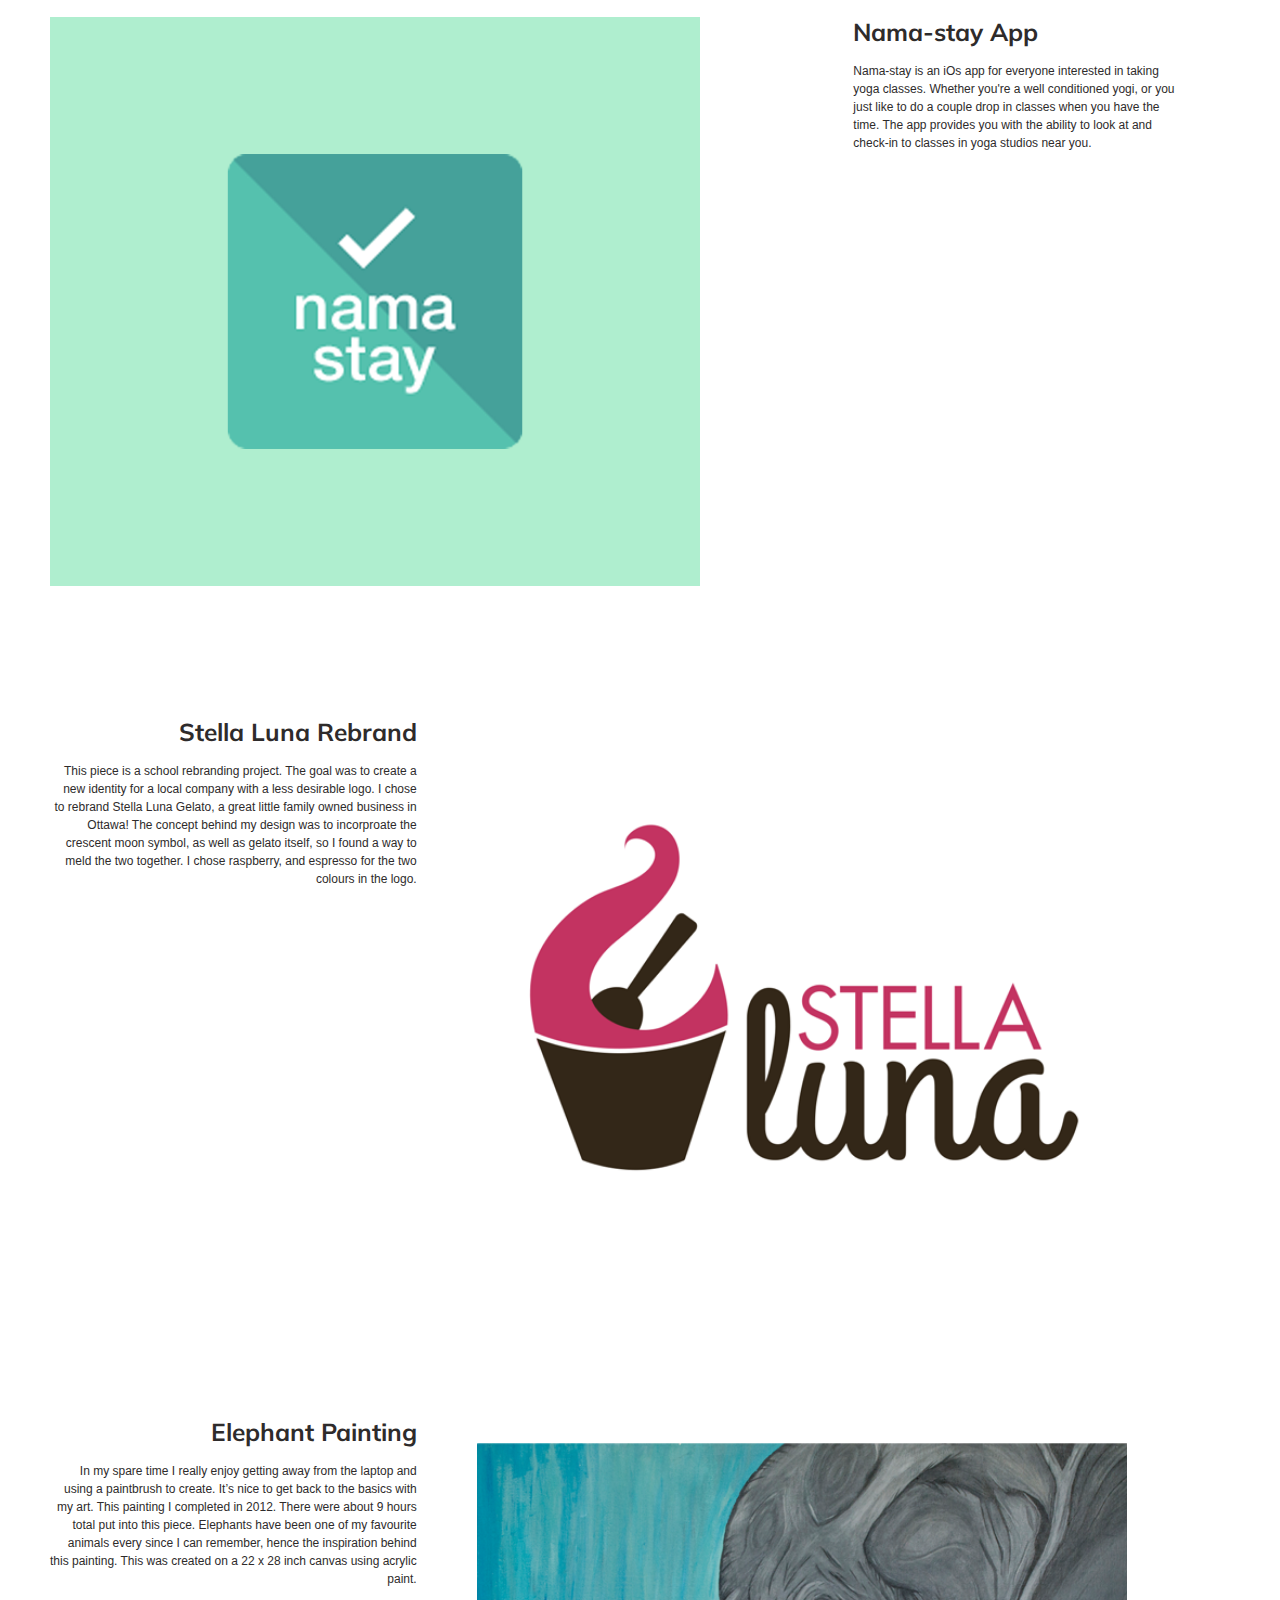
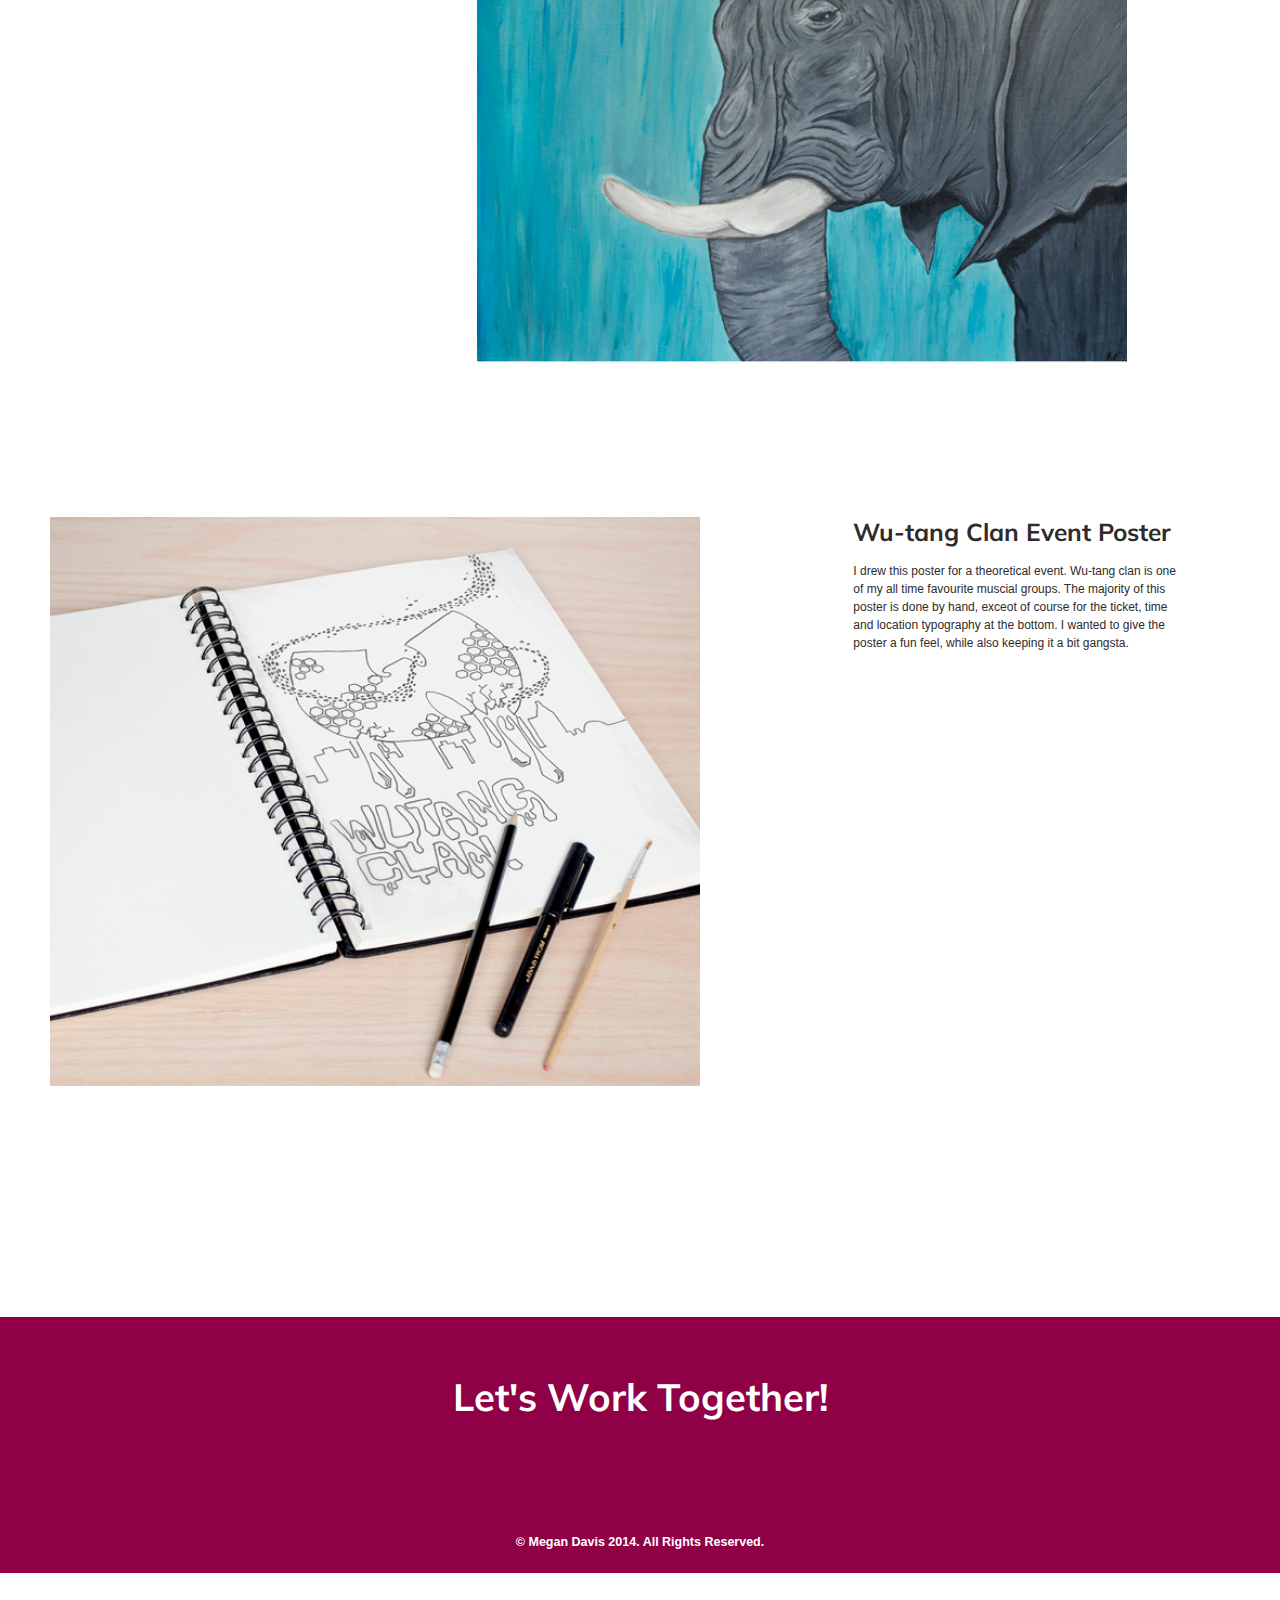
==== commit b715b8c9: "copyright" ====
--- a/index.html
+++ b/index.html
@@ -346,6 +346,7 @@
 				</li>
 
 			</ul>
+			<h5 class="copy-h5">© Megan Davis 2014. All Rights Reserved.</h5>
 		</section>
 		</div>
 	</footer>
--- a/css/main.css
+++ b/css/main.css
@@ -43,6 +43,16 @@
 
 h2 {
 	text-align: center;
+}
+
+
+.404 a,
+.404 a:link,
+.404 a:visited{
+	font-family: 'Muli', sans-serif;
+	text-align: center;
+	text-decoration: none;
+
 }
 
 .meganjessica {
@@ -467,6 +477,10 @@
 	background-color: #8F0047;
 }
 
+.copy-h5 {
+	color: #FFF;
+}
+
 .contact-h2 {
 	padding: 0;
 	margin: 0;
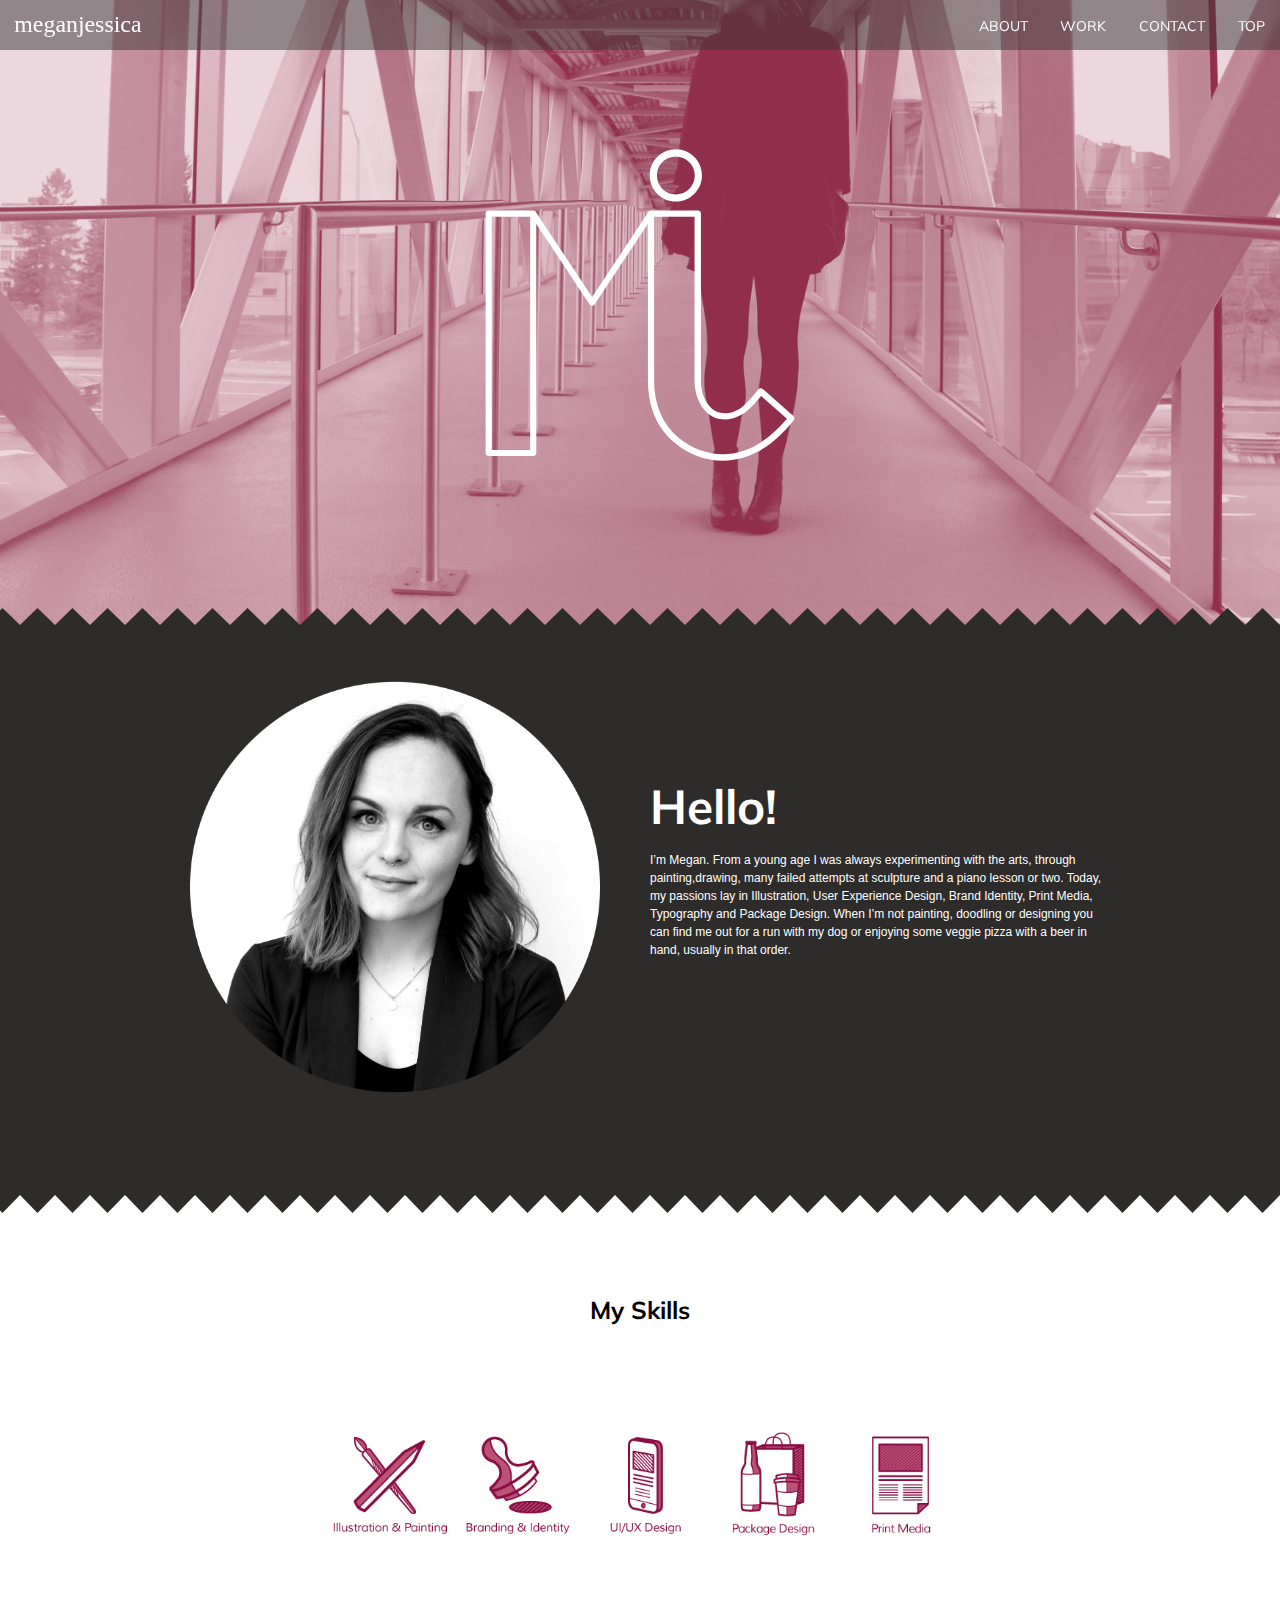
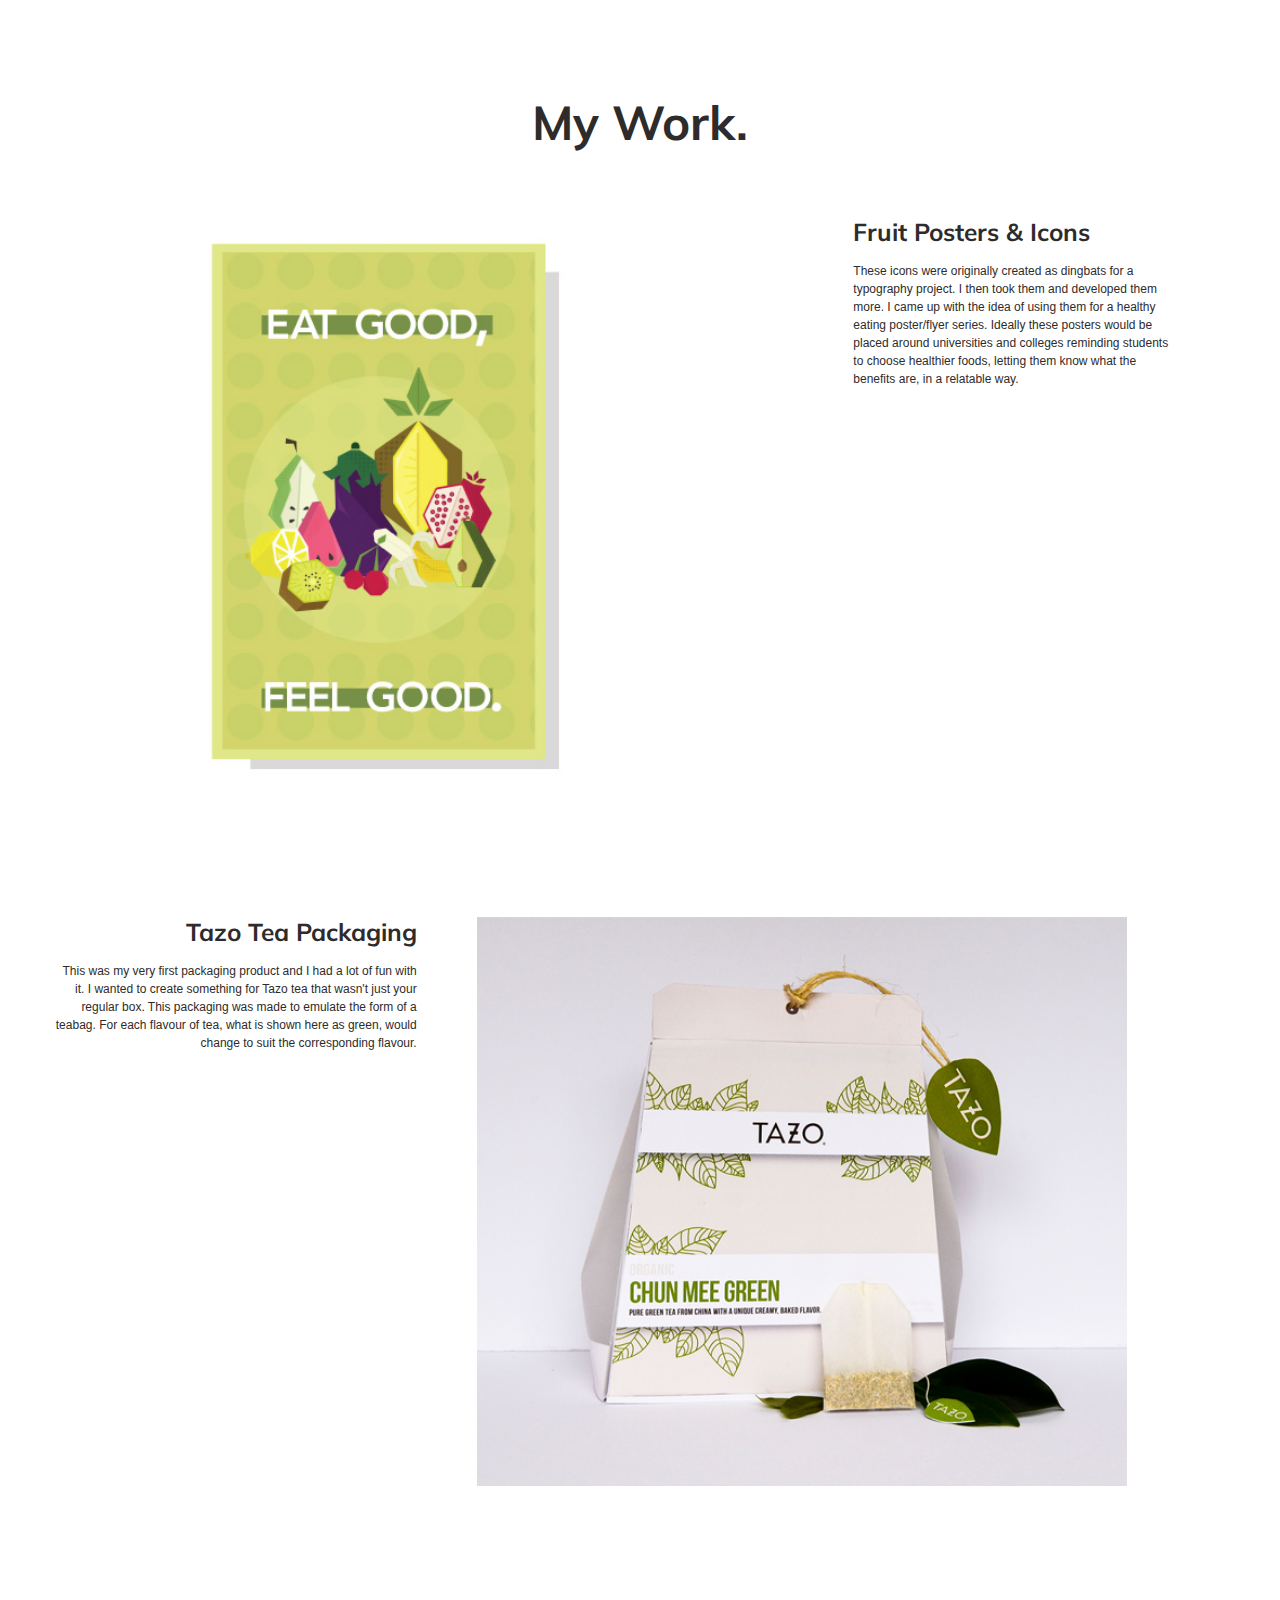
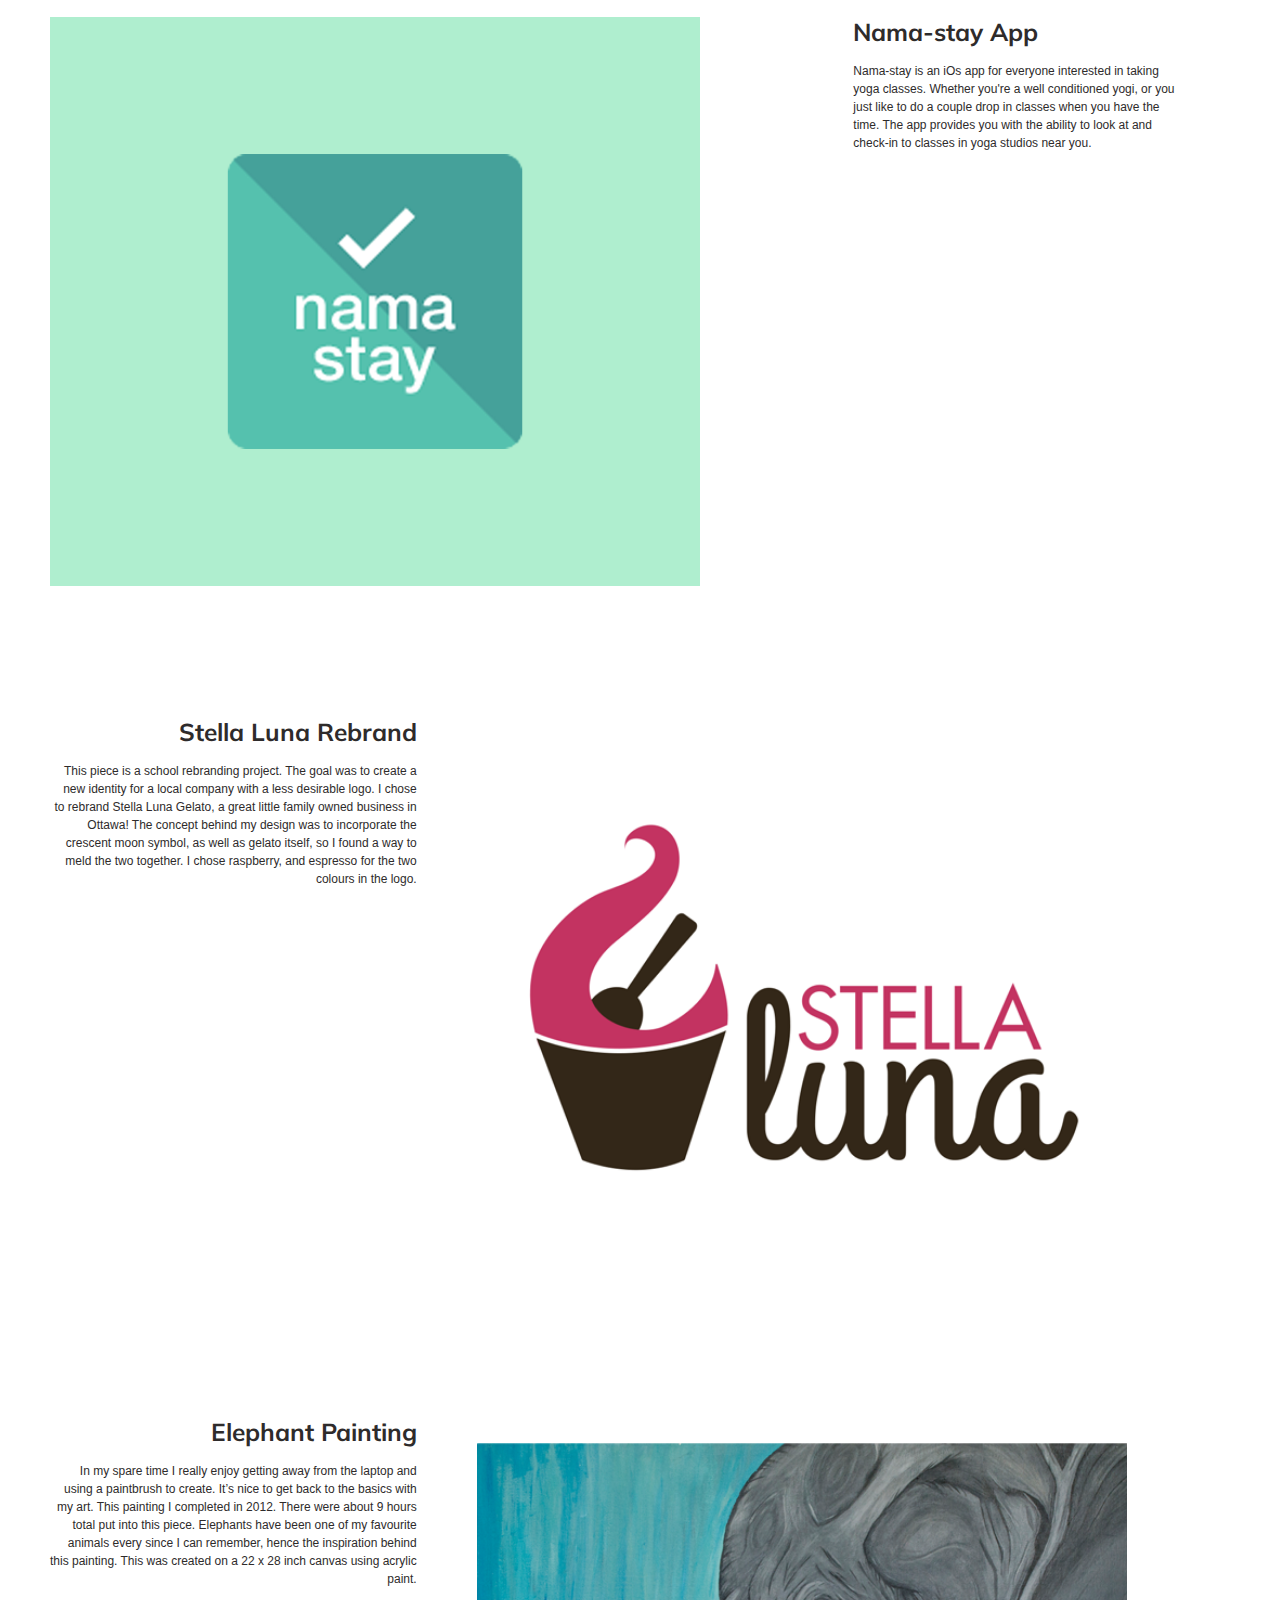
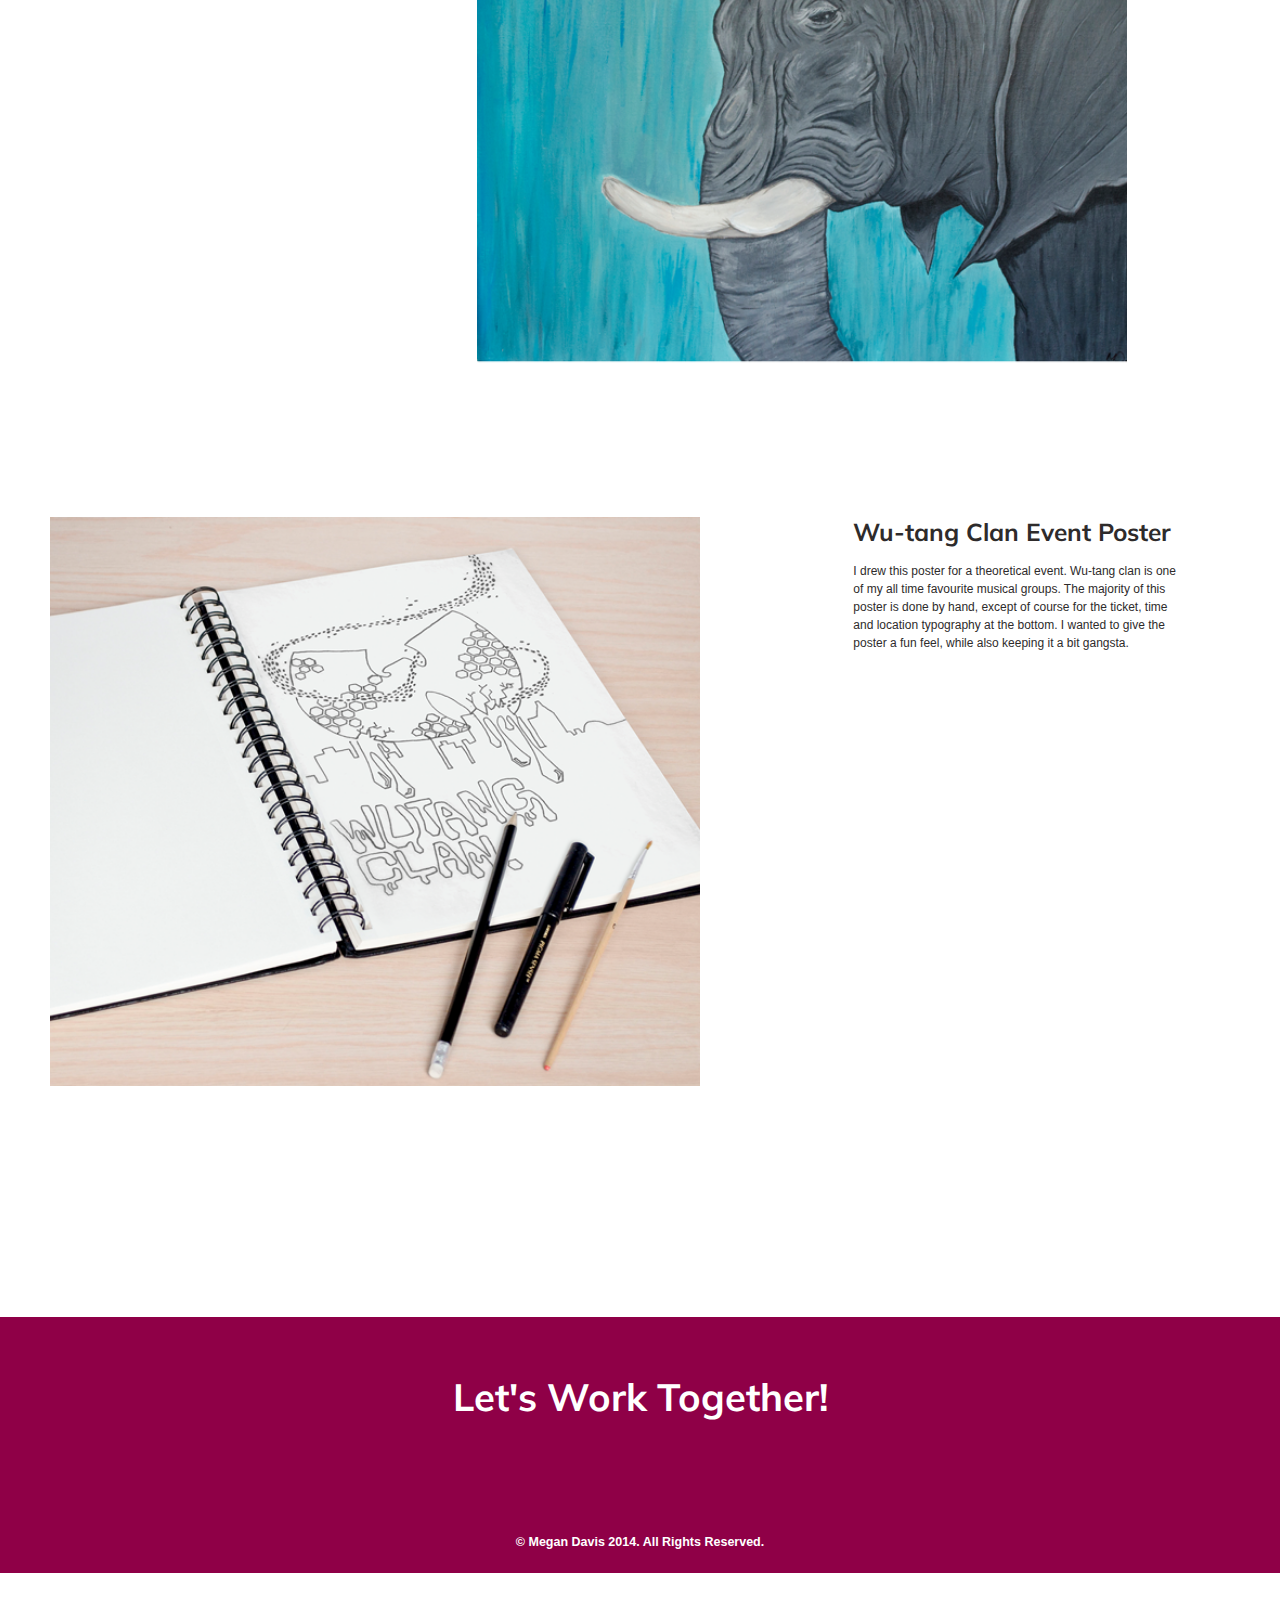
==== commit b9a1ea65: "Spelling" ====
--- a/index.html
+++ b/index.html
@@ -174,7 +174,7 @@
 
 			<div class="unit unit-xs-1 unit-s-1 unit-m-1-2 unit-pull-m-1-2 unit-l-1-3 unit-pull-l-2-3 img-description  img-description-left" data-state="collapsed">
 				<h2 class="right-title">Tazo Tea Packaging</h2>
-				<p>This was my very first packaging product and I had a lot of fun with it. I wanted to create something for tazo tea that wasn't just your regular box. This packaging was made to emulate the form of a teabag. For each flavour of tea, what is shown here as green, would change to suit the corresponding flavour. </p>
+				<p>This was my very first packaging product and I had a lot of fun with it. I wanted to create something for Tazo tea that wasn't just your regular box. This packaging was made to emulate the form of a teabag. For each flavour of tea, what is shown here as green, would change to suit the corresponding flavour. </p>
 			</div>
 		<!-- portfolio piece 1 end -->
 			
@@ -230,7 +230,7 @@
 
 			<div class="unit unit-xs-1 unit-s-1 unit-m-1-2 unit-pull-m-1-2 unit-l-1-3 unit-pull-l-2-3 img-description  img-description-left" data-state="collapsed">
 				<h2 class="right-title">Stella Luna Rebrand</h2>
-				<p>This piece is a school rebranding project. The goal was to create a new identity for a local company with a less desirable logo. I chose to rebrand Stella Luna Gelato, a great little family owned business in Ottawa! The concept behind my design was to incorproate the crescent moon symbol, as well as gelato itself, so I found a way to meld the two together. I chose raspberry, and espresso for the two colours in the logo.</p>
+				<p>This piece is a school rebranding project. The goal was to create a new identity for a local company with a less desirable logo. I chose to rebrand Stella Luna Gelato, a great little family owned business in Ottawa! The concept behind my design was to incorporate the crescent moon symbol, as well as gelato itself, so I found a way to meld the two together. I chose raspberry, and espresso for the two colours in the logo.</p>
 			</div>
 		<!-- portfolio piece 3 end -->
 
@@ -310,7 +310,7 @@
 
 			<div class="unit unit-xs-1 unit-s-1 unit-m-1-2 unit-l-1-3 img-description" data-state="collapsed">
 				<h2>Wu-tang Clan Event Poster</h2>
-				<p> I drew this poster for a theoretical event. Wu-tang clan is one of my all time favourite muscial groups. The majority of this poster is done by hand, exceot of course for the ticket, time and location typography at the bottom. I wanted to give the poster a fun feel, while also keeping it a bit gangsta.</p>
+				<p> I drew this poster for a theoretical event. Wu-tang clan is one of my all time favourite musical groups. The majority of this poster is done by hand, except of course for the ticket, time and location typography at the bottom. I wanted to give the poster a fun feel, while also keeping it a bit gangsta.</p>
 			</div>
 		<!-- portfolio piece 6 end -->
 
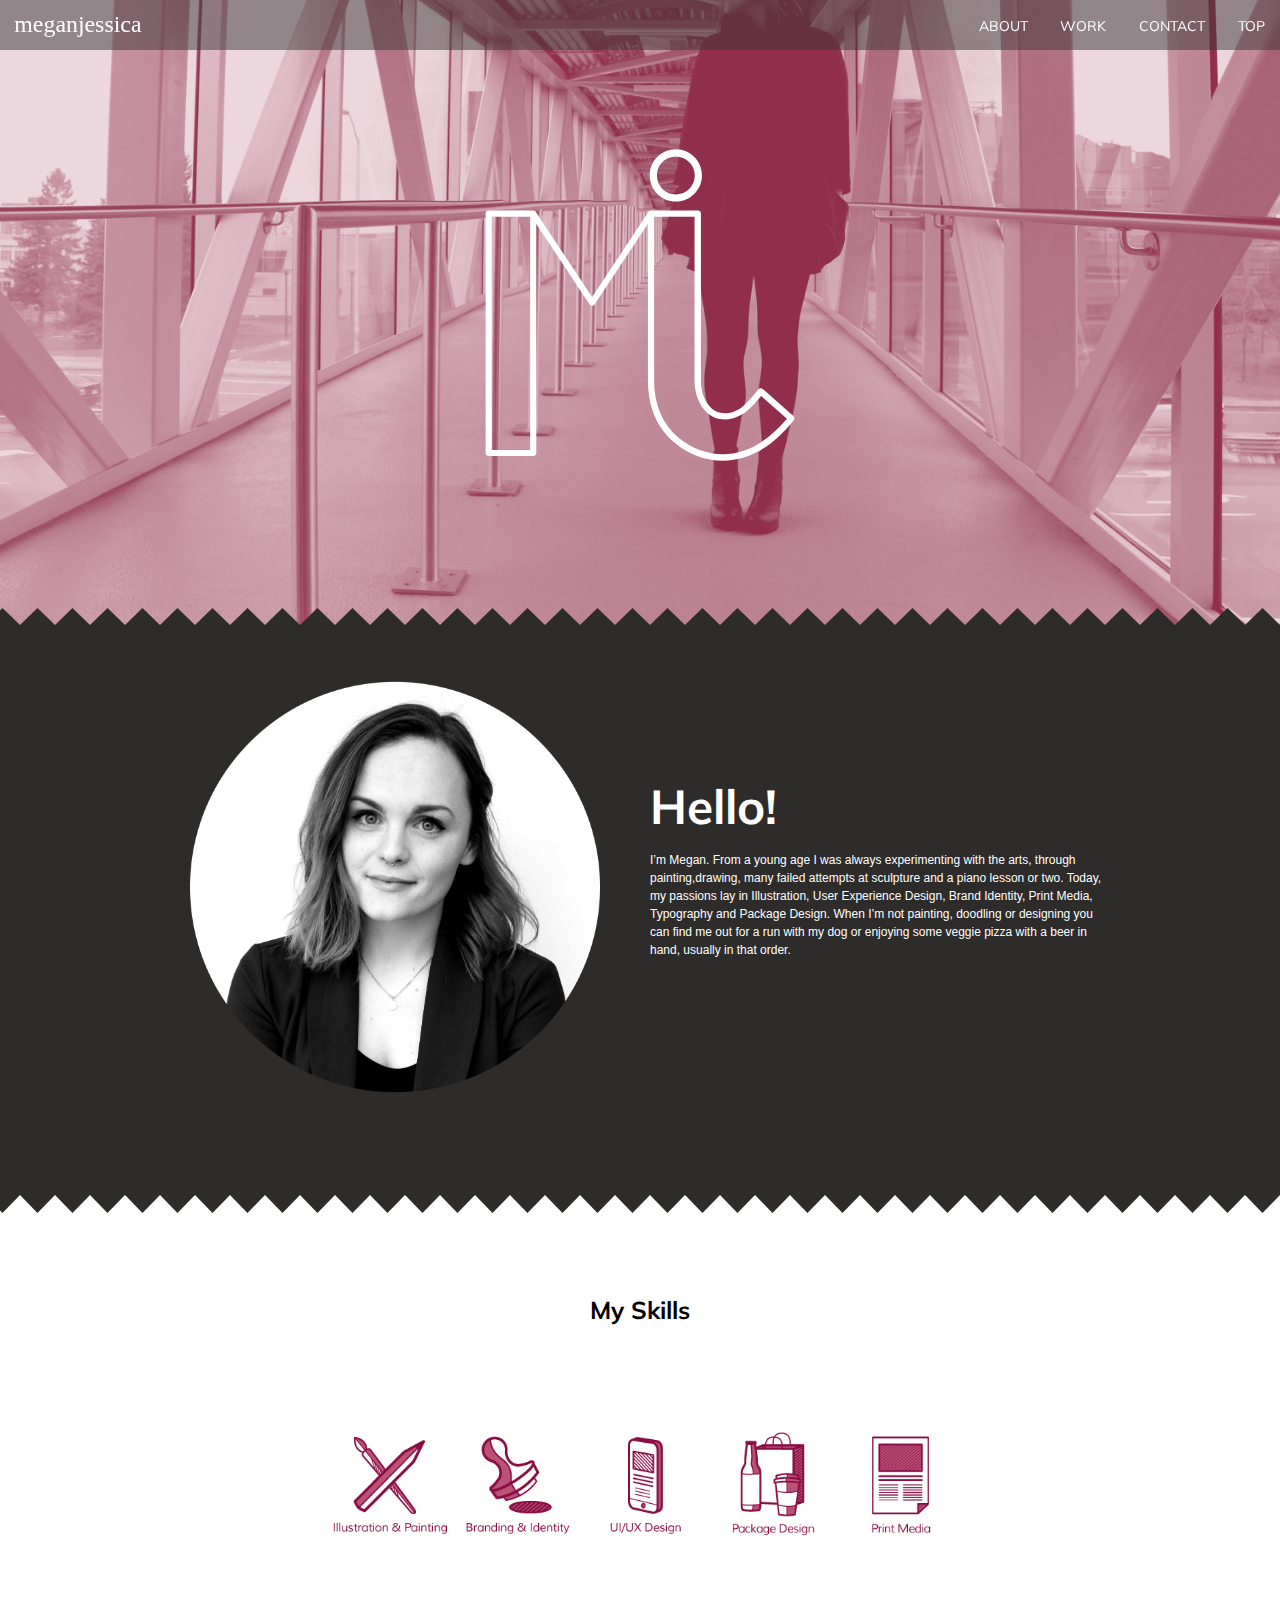
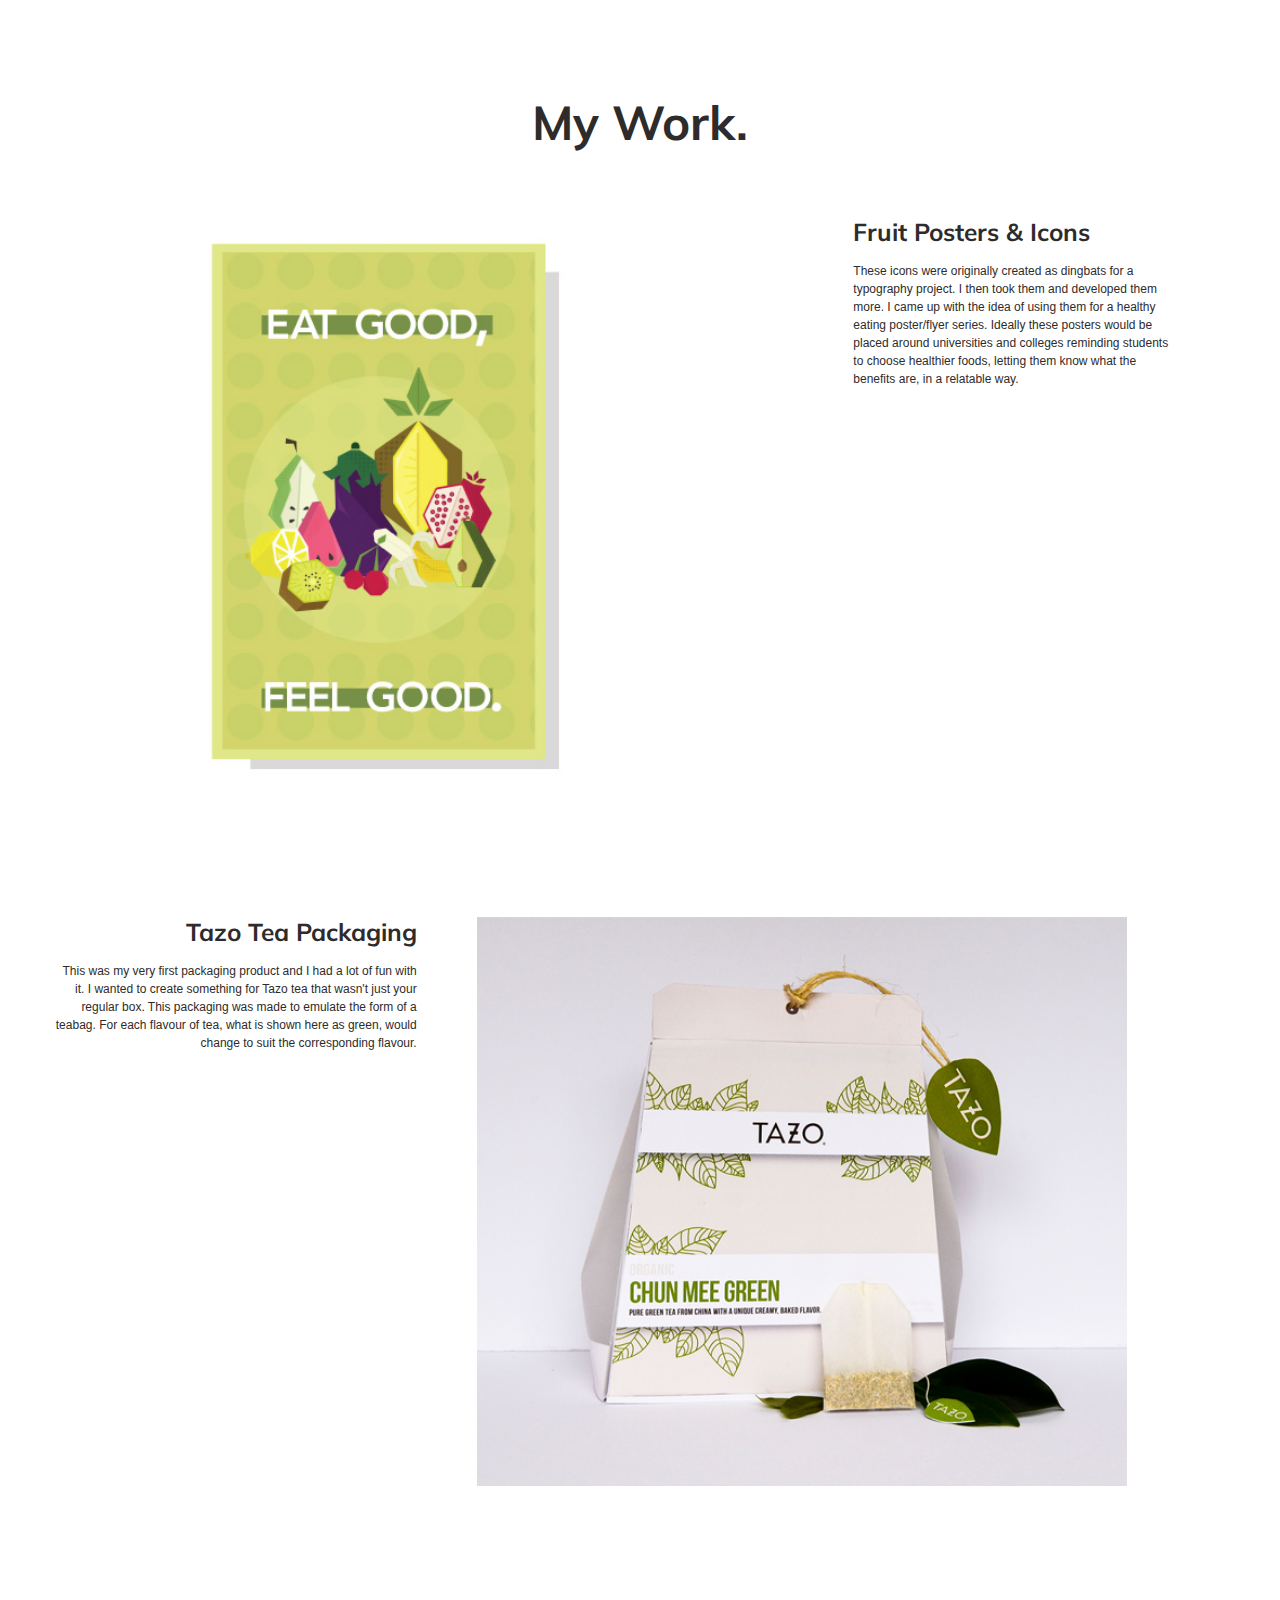
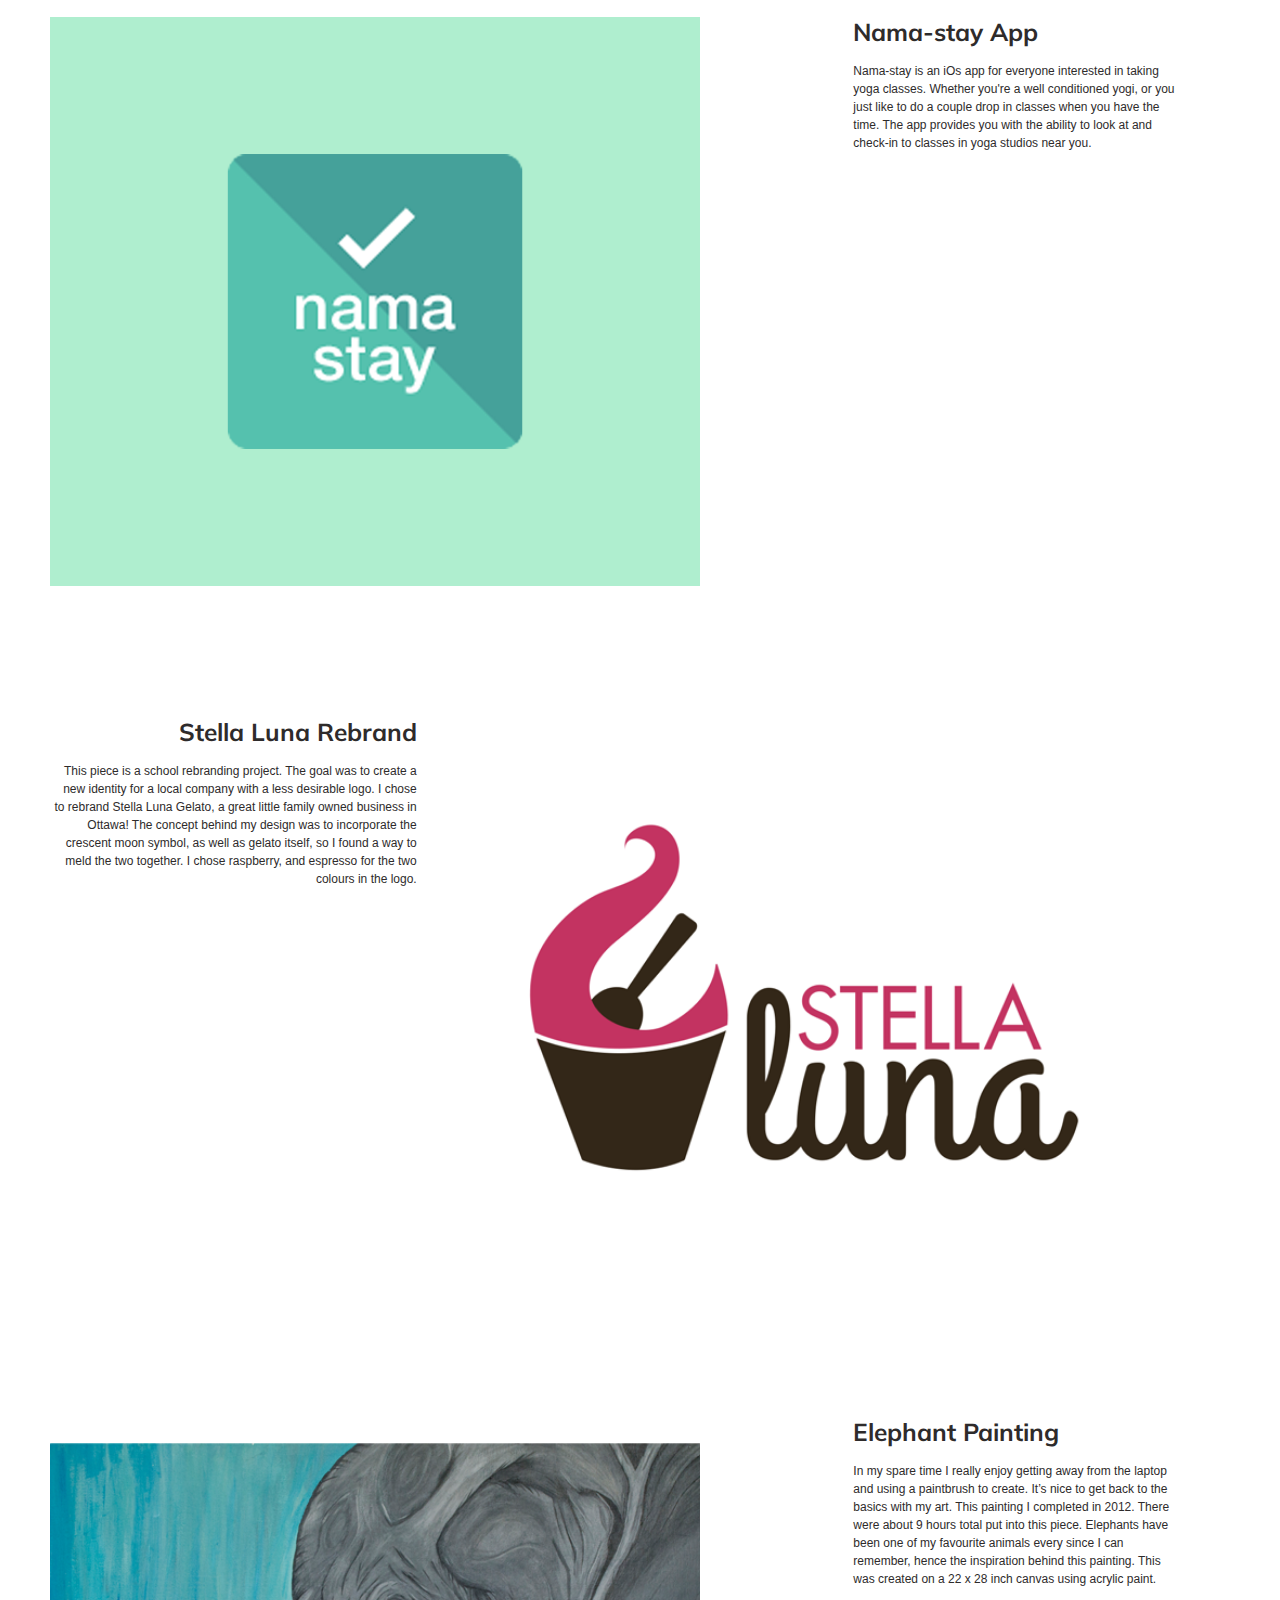
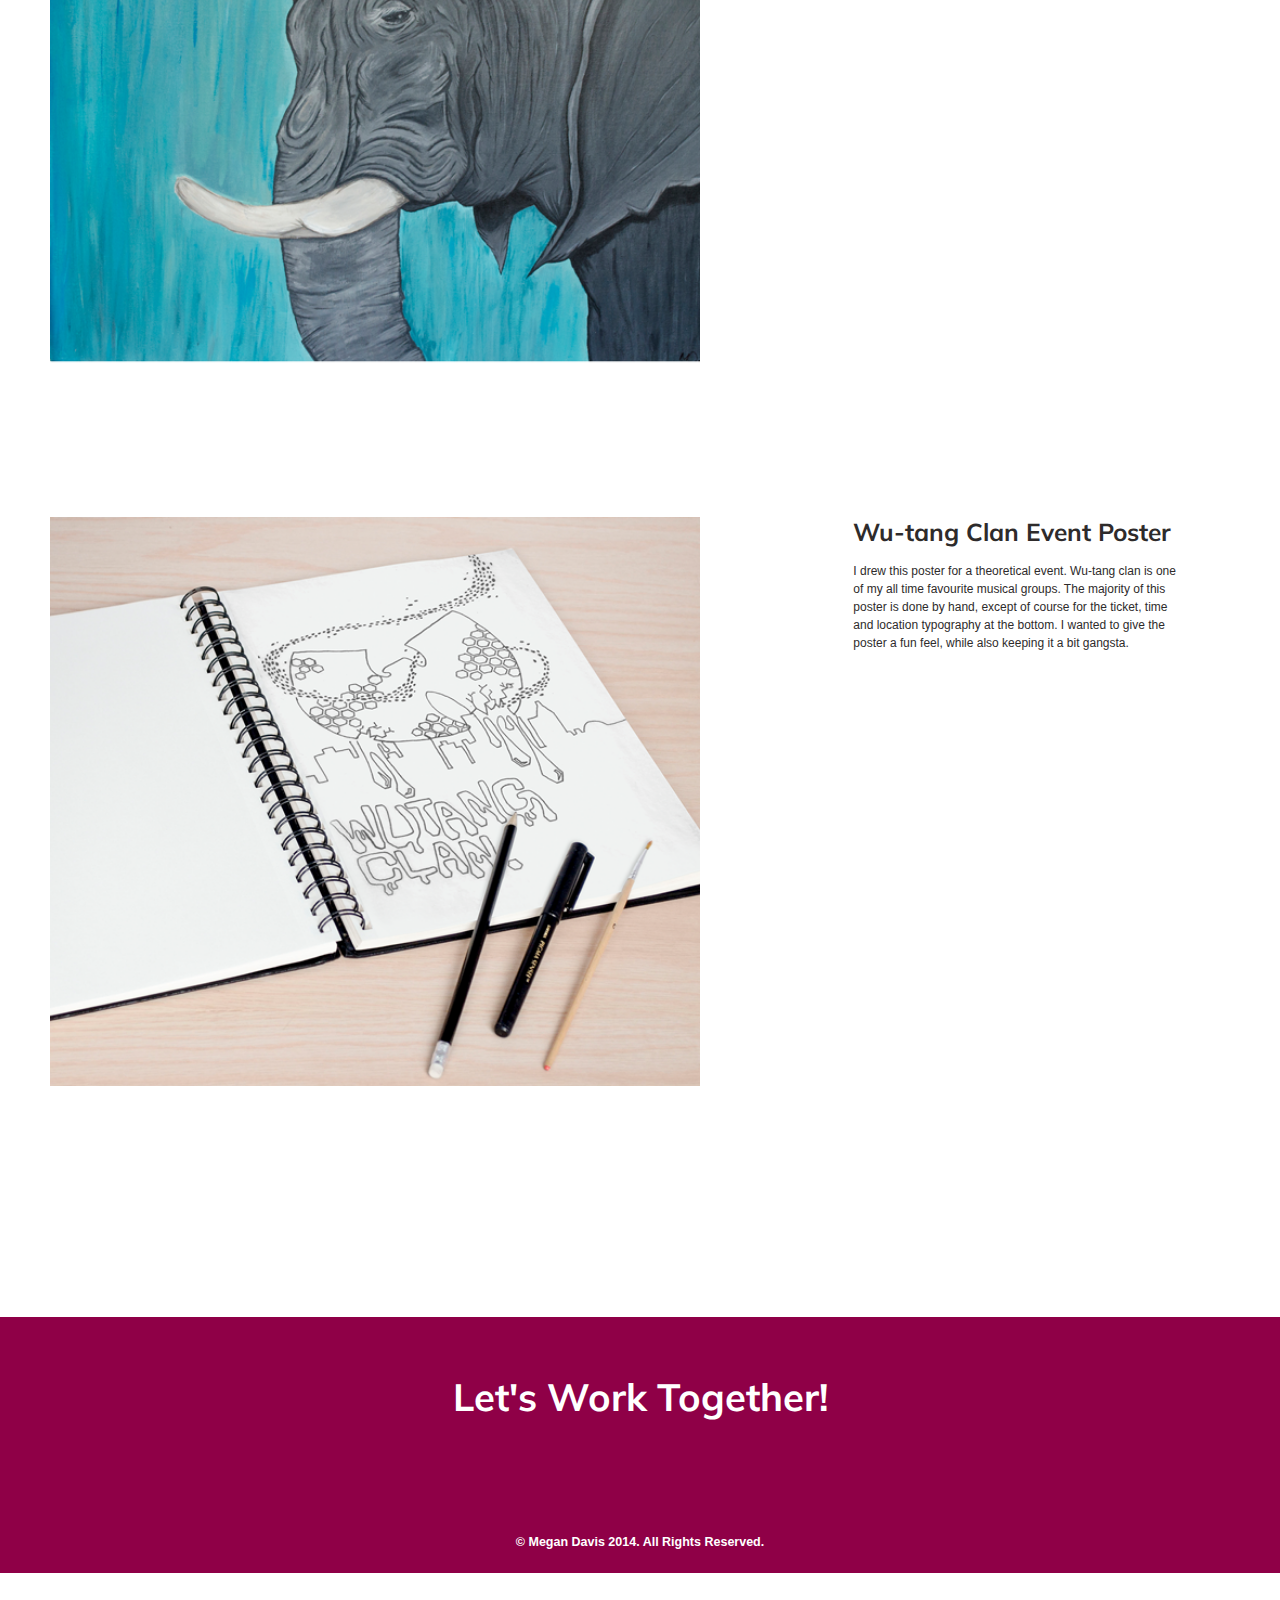
==== commit c5751580: "spacing issues fixed" ====
--- a/index.html
+++ b/index.html
@@ -40,10 +40,10 @@
 	<header>
 
 		<div class="nav-bar">
-			<img class="meganjessica" src="images/meganjessica.svg">
+			<img class="meganjessica" alt="meganjessica alternative logo" src="images/meganjessica.svg">
 			<a href="#nav" class="nav-btn hide-text">Navigate</a>
 
-			<div class-="nav-list">
+			<div class="nav-list">
 				<nav class="nav nav-top ease-all" data-state="collapsed"> 
 
 					<ul>
@@ -60,7 +60,7 @@
 
 		<section class="feature-section">
 			<div class="triangle-bg">
-				<h1 class="logo"><a name="top"><img src="images/logo.svg" alt="Megan Jessica, Designer"></a></h1>
+				<h2 class="logo"><a name="top"><img src="images/logo.svg" alt="Megan Jessica, Designer"></a></h2>
 			</div>
 		</section>
 		
@@ -117,21 +117,21 @@
 
 		<div class="grid">
 		
-		<!-- portfolio piece 0 start -->
+		<!--portfolio piece 0 start -->
 			<div class="portfolio-img unit unit-xs-1 unit-s-1 unit-m-1-2 unit-l-2-3">
 				<div class="flexslider">
  					 <ul class="slides">
     					<li>
-      						<img src="images/fruits-slide-1.jpg" />
-    					</li>
-    					<li>
-      						<img src="images/fruits-slide-2.jpg" />
-    					</li>
-    					<li>
-      						<img src="images/fruits-slide-3.jpg" />
-    					</li>
-    					<li>
-      						<img src="images/fruits-slide-4.jpg" />
+      						<img src="images/fruits-slide-1.jpg" alt="fruit poster"/>
+    					</li>
+    					<li>
+      						<img src="images/fruits-slide-2.jpg" alt="fruit flyers"/>
+    					</li>
+    					<li>
+      						<img src="images/fruits-slide-3.jpg" alt="fruit flyers"/>
+    					</li>
+    					<li>
+      						<img src="images/fruits-slide-4.jpg" alt="fruit flyers"/>
     					</li>
   					</ul>
 				</div>
@@ -145,24 +145,24 @@
 				<h2>Fruit Posters & Icons</h2>
 				<p>These icons were originally created as dingbats for a typography project. I then took them and developed them more. I came up with the idea of using them for a healthy eating poster/flyer series. Ideally these posters would be placed around universities and colleges reminding students to choose healthier foods, letting them know what the benefits are, in a relatable way. </p>
 			</div>
-		<!-- portfolio piece 0 end -->
-
-		<!-- portfolio piece 1 start -->
+		<!--portfolio piece 0 end -->
+
+		<!--portfolio piece 1 start -->
 				
 			<div class="portfolio-img unit unit-xs-1 unit-s-1 unit-m-1-2 unit-push-m-1-2 unit-l-2-3 unit-push-l-1-3">
 				<div class="flexslider">
  					 <ul class="slides">
     					<li>
-      						<img src="images/tazo-1.png" />
-    					</li>
-    					<li>
-      						<img src="images/tazo-2.png" />
-    					</li>
-    					<li>
-      						<img src="images/tazo-3.png" />
-    					</li>
-    					<li>
-      						<img src="images/tazo-4.png" />
+      						<img src="images/tazo-1.png" alt="Tazo packaging photoraphy"/>
+    					</li>
+    					<li>
+      						<img src="images/tazo-2.png" alt="Tazo packaging photoraphy close up"/>
+    					</li>
+    					<li>
+      						<img src="images/tazo-3.png" alt="Tazo packaging photoraphy"/>
+    					</li>
+    					<li>
+      						<img src="images/tazo-4.png" alt="Tazo packaging photoraphy back"/>
     					</li>
   					</ul>
 				</div>
@@ -176,23 +176,23 @@
 				<h2 class="right-title">Tazo Tea Packaging</h2>
 				<p>This was my very first packaging product and I had a lot of fun with it. I wanted to create something for Tazo tea that wasn't just your regular box. This packaging was made to emulate the form of a teabag. For each flavour of tea, what is shown here as green, would change to suit the corresponding flavour. </p>
 			</div>
-		<!-- portfolio piece 1 end -->
+		<!--portfolio piece 1 end -->
 			
-		<!-- portfolio piece 2 start -->
+		<!--portfolio piece 2 start -->
 			<div class="portfolio-img unit unit-xs-1 unit-s-1 unit-m-1-2 unit-l-2-3">
 				<div class="flexslider">
  					 <ul class="slides">
     					<li>
-      						<img src="images/nama-stay-1.png" />
-    					</li>
-    					<li>
-      						<img src="images/nama-stay-2.png" />
-    					</li>
-    					<li>
-      						<img src="images/nama-stay-3.png" />
-    					</li>
-    					<li>
-      						<img src="images/nama-stay-4.png" />
+      						<img src="images/nama-stay-1.png" alt="Nama-Stay Logo"/>
+    					</li>
+    					<li>
+      						<img src="images/nama-stay-2.png" alt="Nama stay app screens"/>
+    					</li>
+    					<li>
+      						<img src="images/nama-stay-3.png" alt="Nama stay app screen"/>
+    					</li>
+    					<li>
+      						<img src="images/nama-stay-4.png" alt="Nama stay app screens"/>
     					</li>
   					</ul>
 				</div>
@@ -206,20 +206,20 @@
 				<h2 >Nama-stay App</h2>
 				<p>Nama-stay is an iOs app for everyone interested in taking yoga classes. Whether you're a well conditioned yogi, or you just like to do a couple drop in classes when you have the time. The app provides you with the ability to look at and check-in to classes in yoga studios near you.</p>
 			</div>
-		<!-- portfolio piece 2 end -->
-
-		<!-- portfolio piece 3 start -->
+		<!--portfolio piece 2 end -->
+
+		<!--portfolio piece 3 start -->
 			<div class="portfolio-img unit unit-xs-1 unit-s-1 unit-m-1-2 unit-push-m-1-2 unit-l-2-3 unit-push-l-1-3">
 				<div class="flexslider">
  					 <ul class="slides">
     					<li>
-      						<img src="images/stella-1.png" />
-    					</li>
-    					<li>
-      						<img src="images/stella-2.png" />
-    					</li>
-    					<li>
-      						<img src="images/stella-3.png" />
+      						<img src="images/stella-1.png" alt="Stella Luna Logo"/>
+    					</li>
+    					<li>
+      						<img src="images/stella-2.png" alt="Stella Luna twitter page"/>
+    					</li>
+    					<li>
+      						<img src="images/stella-3.png" alt="Stella Luna branding"/>
     					</li>
   					</ul>
 				</div>
@@ -259,20 +259,22 @@
 				<h2>Game of Thrones - Bad Girls Do it Well</h2>
 				<p> This book is a work in progress. I want to create a coffee table book in dedication to all the strong female characters in the game of thrones series. I'm using black and white images, in contrast with a badass peachy-pink.</p>
 			</div>
+		-->
+
 		<!-- portfolio piece 4 end -->
 
 		<!-- portfolio piece 5 start -->
-			<div class="portfolio-img unit unit-xs-1 unit-s-1 unit-m-1-2 unit-push-m-1-2 unit-l-2-3 unit-push-l-1-3">
-				<div class="flexslider">
- 					 <ul class="slides">
-    					<li>
-      						<img alt="" src="images/elephant-1.png" />
-    					</li>
-    					<li>
-      						<img src="images/elephant-2.png" />
-    					</li>
-    					<li>
-      						<img src="images/elephant-3.png" />
+				<div class="portfolio-img unit unit-xs-1 unit-s-1 unit-m-1-2 unit-l-2-3">
+				<div class="flexslider">
+ 					 <ul class="slides">
+    					<li>
+      						<img src="images/elephant-1.png" alt="elephant painting"/>
+    					</li>
+    					<li>
+      						<img src="images/elephant-2.png" alt="close up"/>
+    					</li>
+    					<li>
+      						<img src="images/elephant-3.png" alt="close up 2"/>
     					</li>
   					</ul>
 				</div>
@@ -280,8 +282,8 @@
 				<div class="arrow-div">
 					<img src="images/down-arrow.svg" class="down-arrow" alt="Description Drop-down button" data-state="collapsed" data-num="5">
 				</div>
-			<div class="unit unit-xs-1 unit-s-1 unit-m-1-2 unit-pull-m-1-2 unit-l-1-3 unit-pull-l-2-3 img-description img-description-left" data-state="collapsed">
-				<h2 class="right-title">Elephant Painting</h2>
+			<div class="unit unit-xs-1 unit-s-1 unit-m-1-2 unit-l-1-3 img-description" data-state="collapsed">
+				<h2>Elephant Painting</h2>
 				<p>In my spare time I really enjoy getting away from the laptop and using a paintbrush to create. It’s  nice to get back to the basics with my art. This painting I completed in 2012. There were about 9 hours total put into this piece. Elephants have been one of my favourite animals every since I can remember, hence the inspiration behind this painting. This was created on a 22 x 28 inch canvas using acrylic paint.
 				</p>
 			</div>
@@ -292,13 +294,13 @@
 				<div class="flexslider">
  					 <ul class="slides">
     					<li>
-      						<img src="images/wu-1.png" />
-    					</li>
-    					<li>
-      						<img src="images/wu-2.png" />
-    					</li>
-    					<li>
-      						<img src="images/wu-3.png" />
+      						<img src="images/wu-1.png" alt="Wu Tang poster sketch"/>
+    					</li>
+    					<li>
+      						<img src="images/wu-2.png" alt="Wu tang poster close up"/>
+    					</li>
+    					<li>
+      						<img src="images/wu-3.png" alt="Wu Tang poster on window"/>
     					</li>
   					</ul>
 				</div>
@@ -319,8 +321,8 @@
 	</div>
 
 </body>
-	
-	<div class="triangle-bg-foot">
+
+<div class="triangle-bg-foot">
 	<footer>
 		<div class="contact">
 				<h2 class="contact-h2 zetta"><a name="Contact">Let's Work Together!</a></h2>
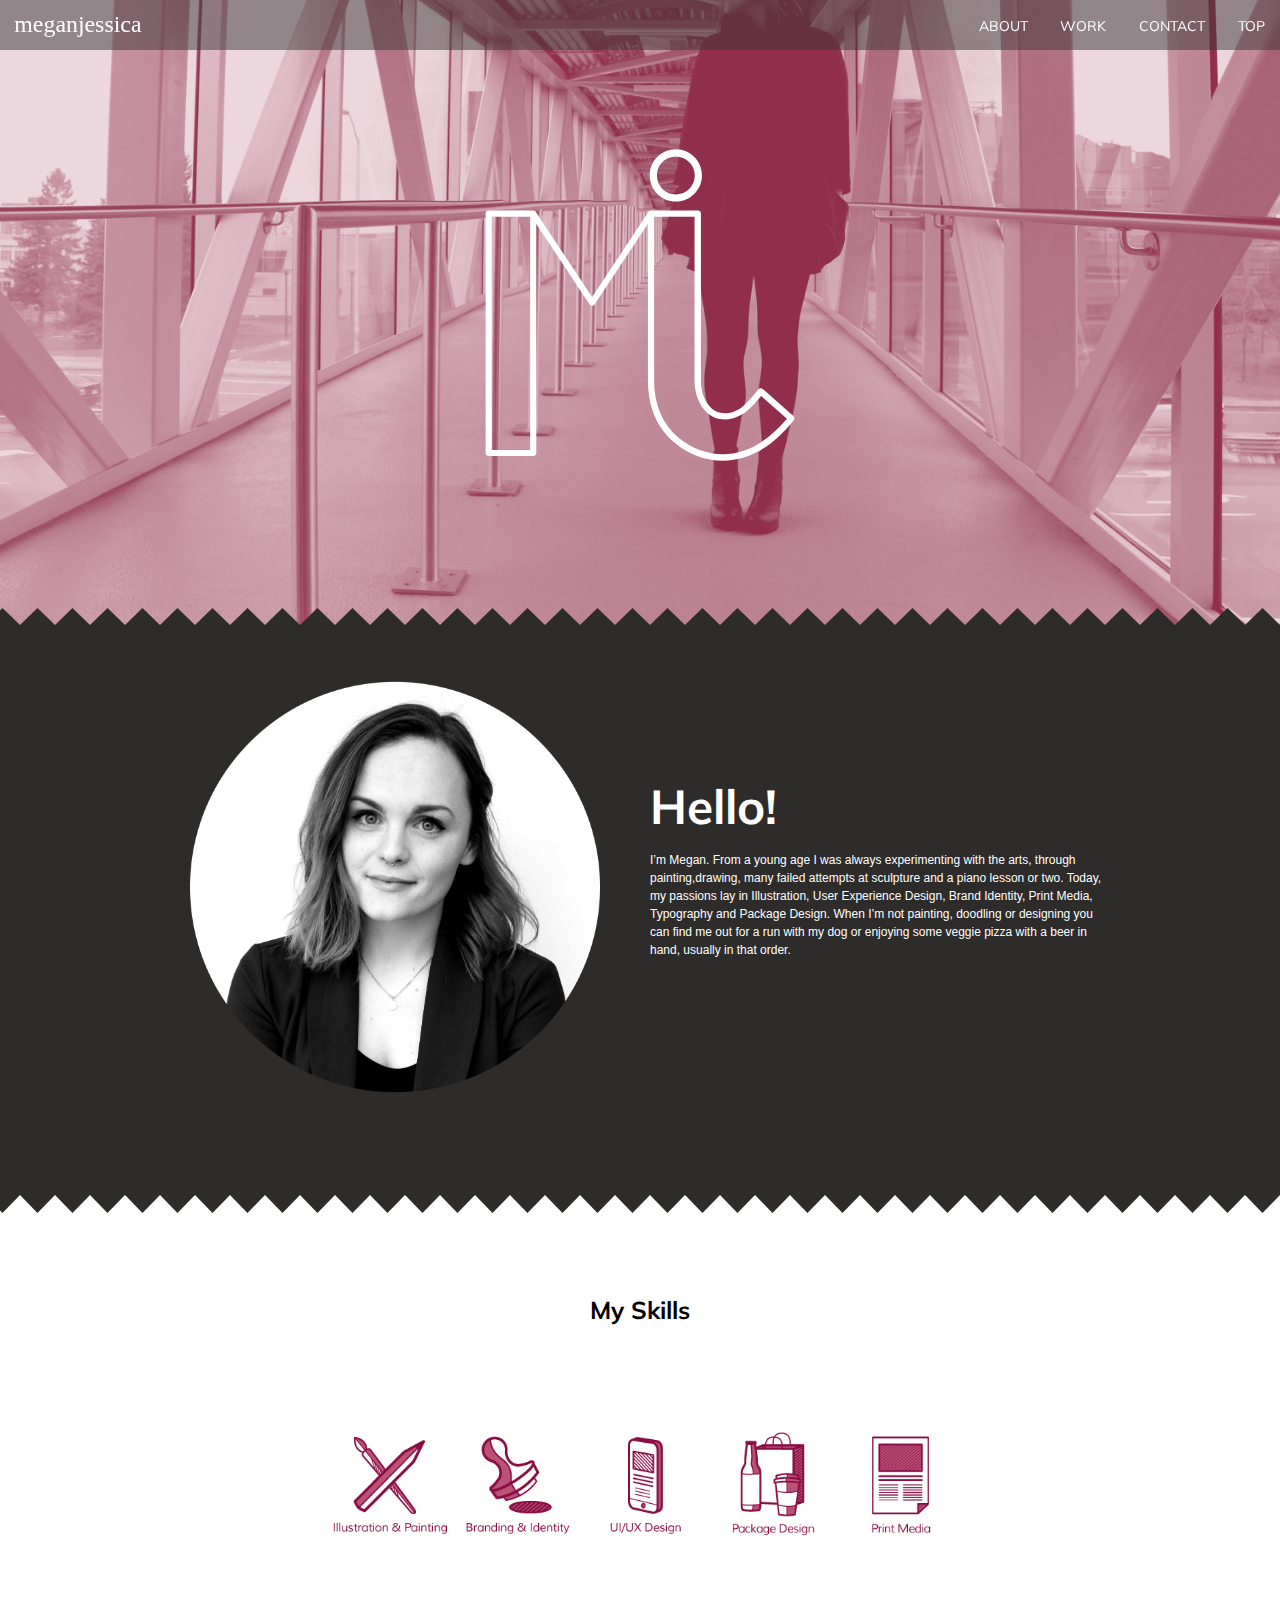
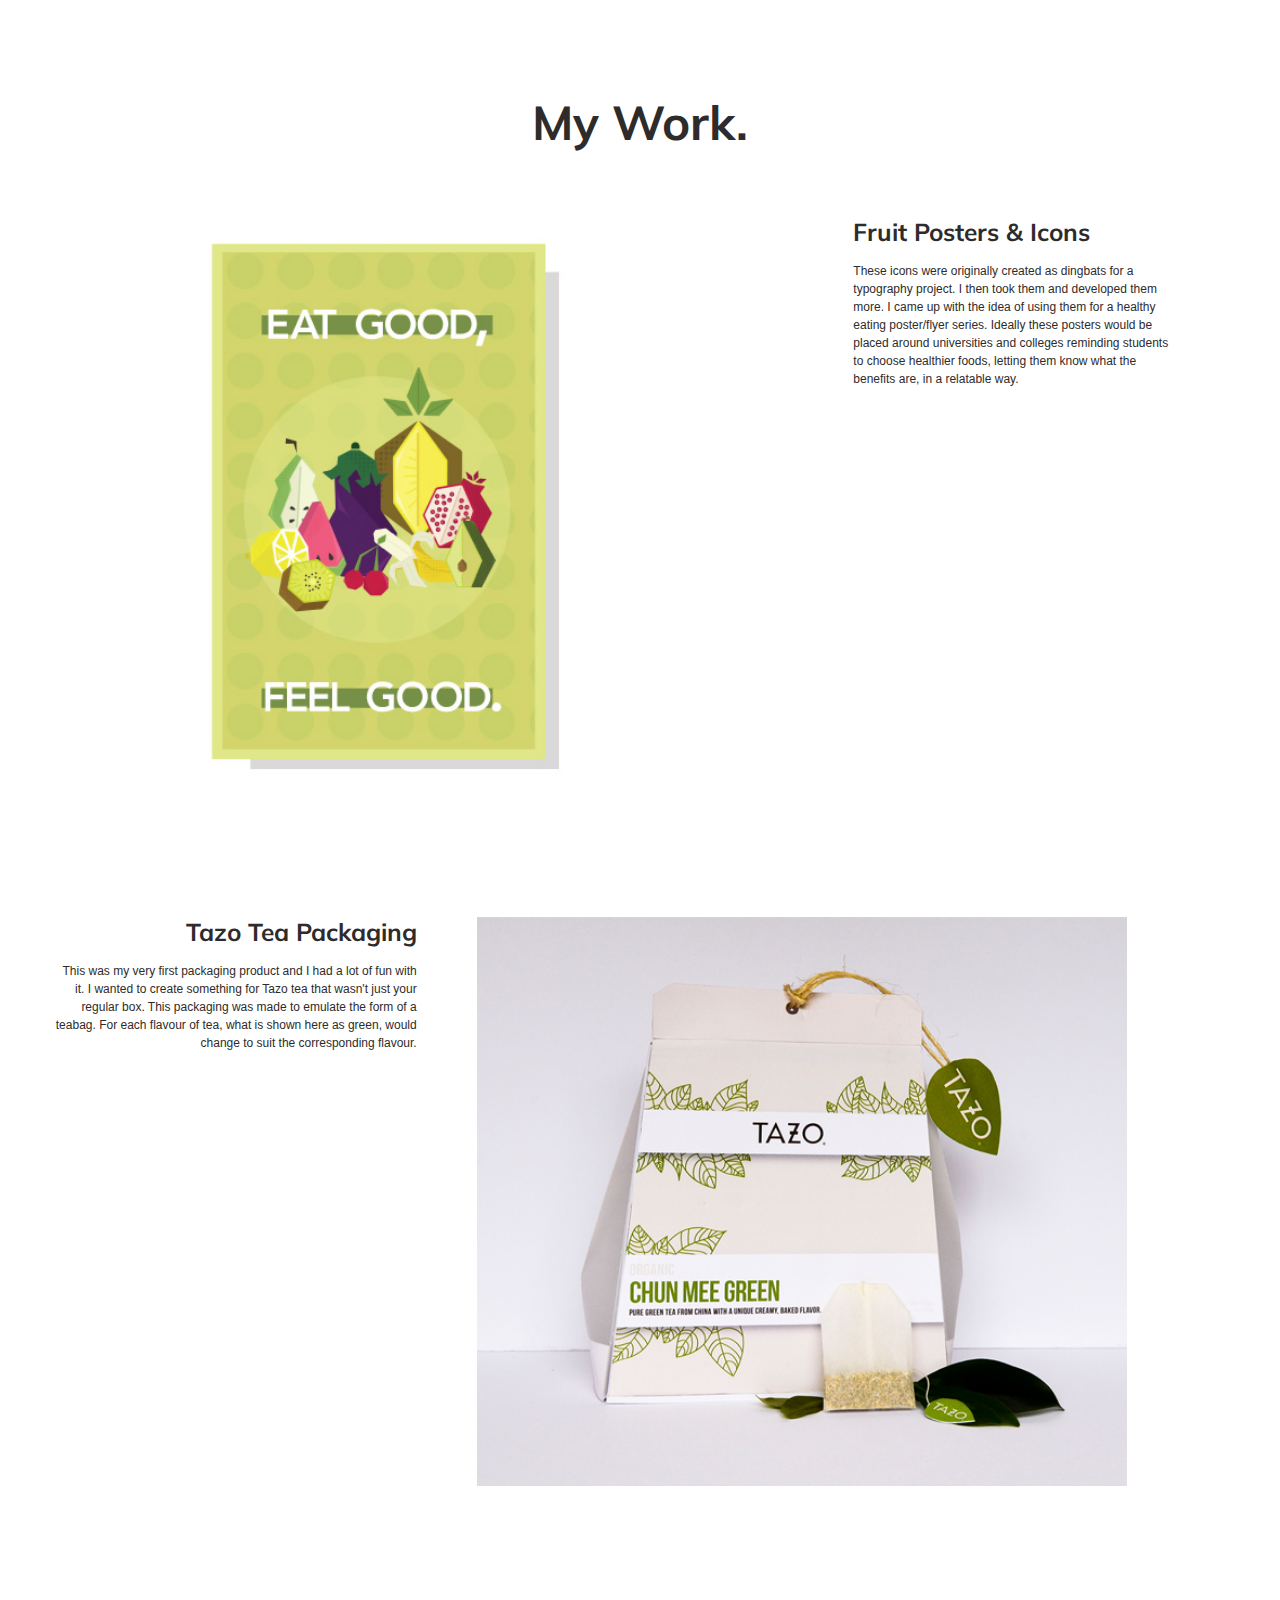
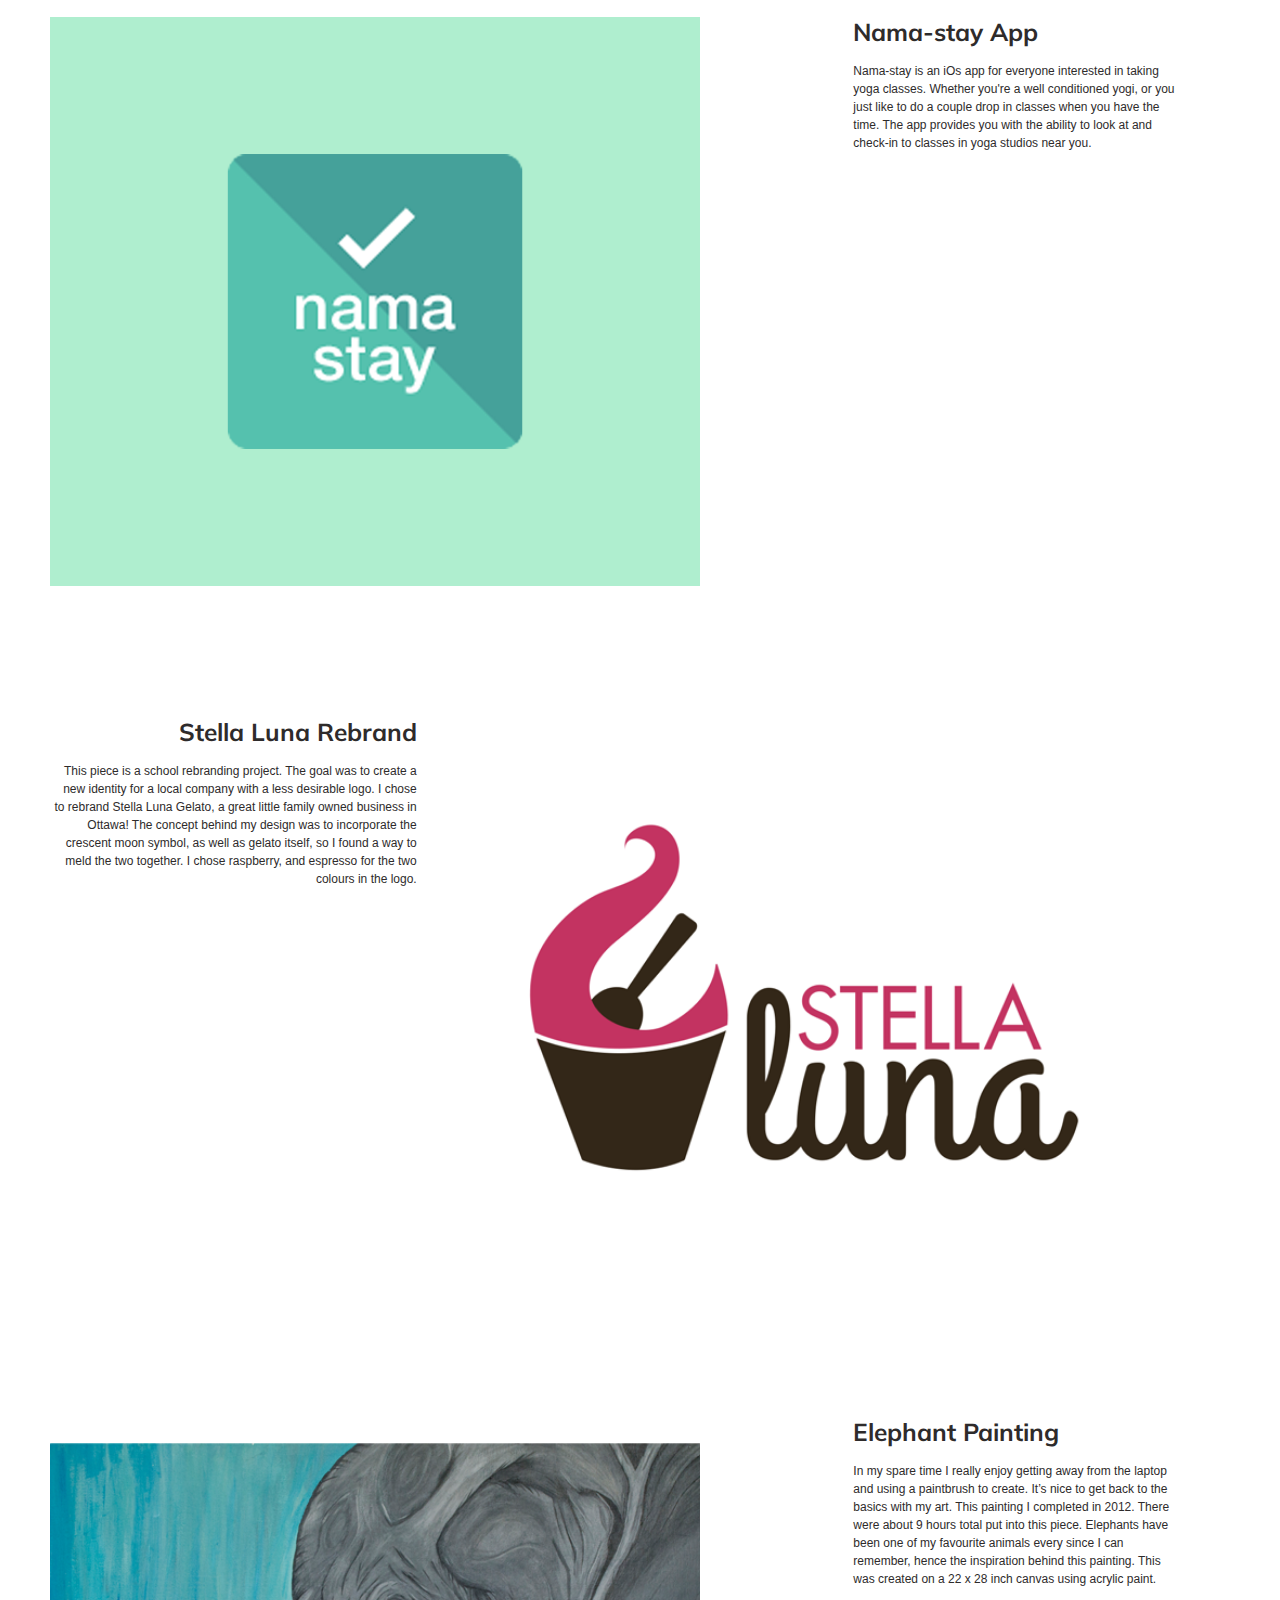
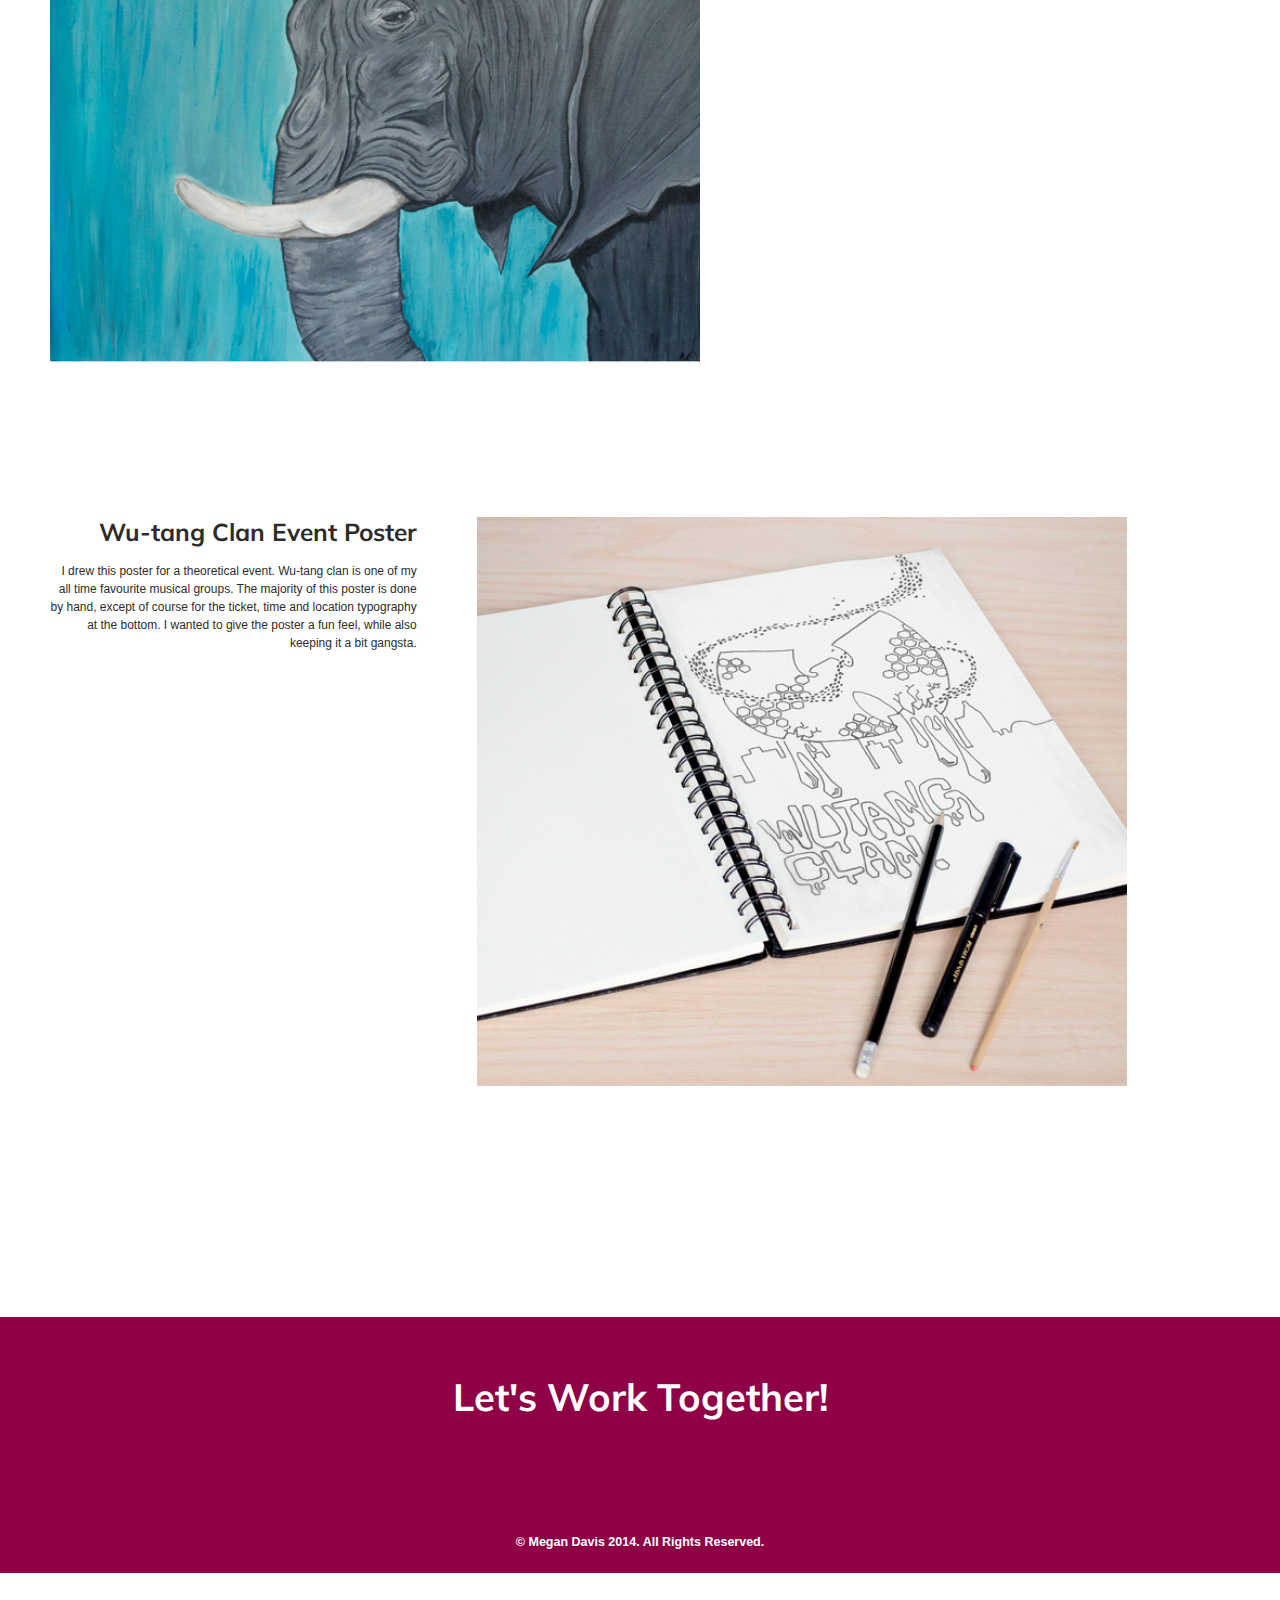
==== commit 0d680000: "moved around photos" ====
--- a/index.html
+++ b/index.html
@@ -290,7 +290,7 @@
 		<!-- portfolio piece 5 end -->
 
 		<!-- portfolio piece 6 start -->
-			<div class="portfolio-img unit unit-xs-1 unit-s-1 unit-m-1-2 unit-l-2-3">
+			<div class="portfolio-img unit unit-xs-1 unit-s-1 unit-m-1-2 unit-push-m-1-2 unit-l-2-3 unit-push-l-1-3">
 				<div class="flexslider">
  					 <ul class="slides">
     					<li>
@@ -310,8 +310,8 @@
 					<img src="images/down-arrow.svg" class="down-arrow" alt="Description Drop-down button" data-state="collapsed" data-num="4">
 				</div>
 
-			<div class="unit unit-xs-1 unit-s-1 unit-m-1-2 unit-l-1-3 img-description" data-state="collapsed">
-				<h2>Wu-tang Clan Event Poster</h2>
+			<div class="unit unit-xs-1 unit-s-1 unit-m-1-2 unit-pull-m-1-2 unit-l-1-3 unit-pull-l-2-3 img-description  img-description-left" data-state="collapsed">
+				<h2 class="right-title">Wu-tang Clan Event Poster</h2>
 				<p> I drew this poster for a theoretical event. Wu-tang clan is one of my all time favourite musical groups. The majority of this poster is done by hand, except of course for the ticket, time and location typography at the bottom. I wanted to give the poster a fun feel, while also keeping it a bit gangsta.</p>
 			</div>
 		<!-- portfolio piece 6 end -->
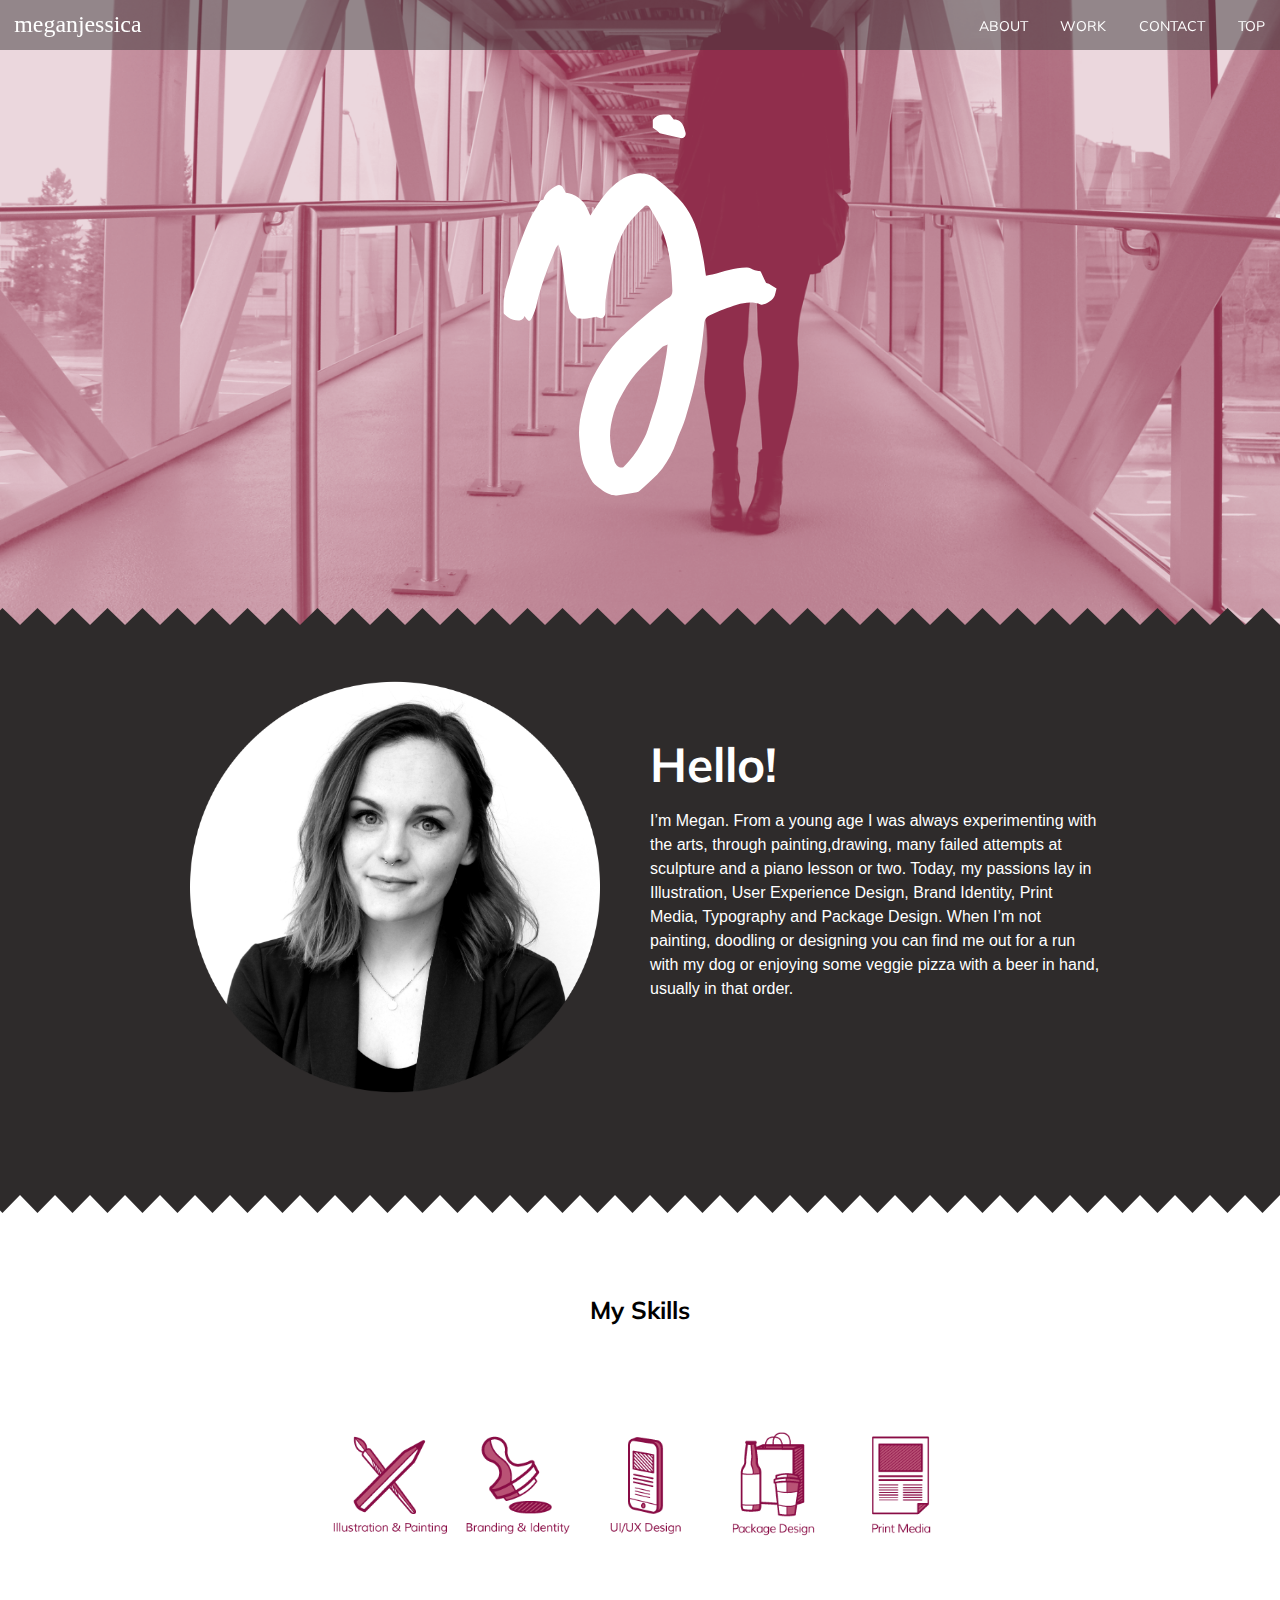
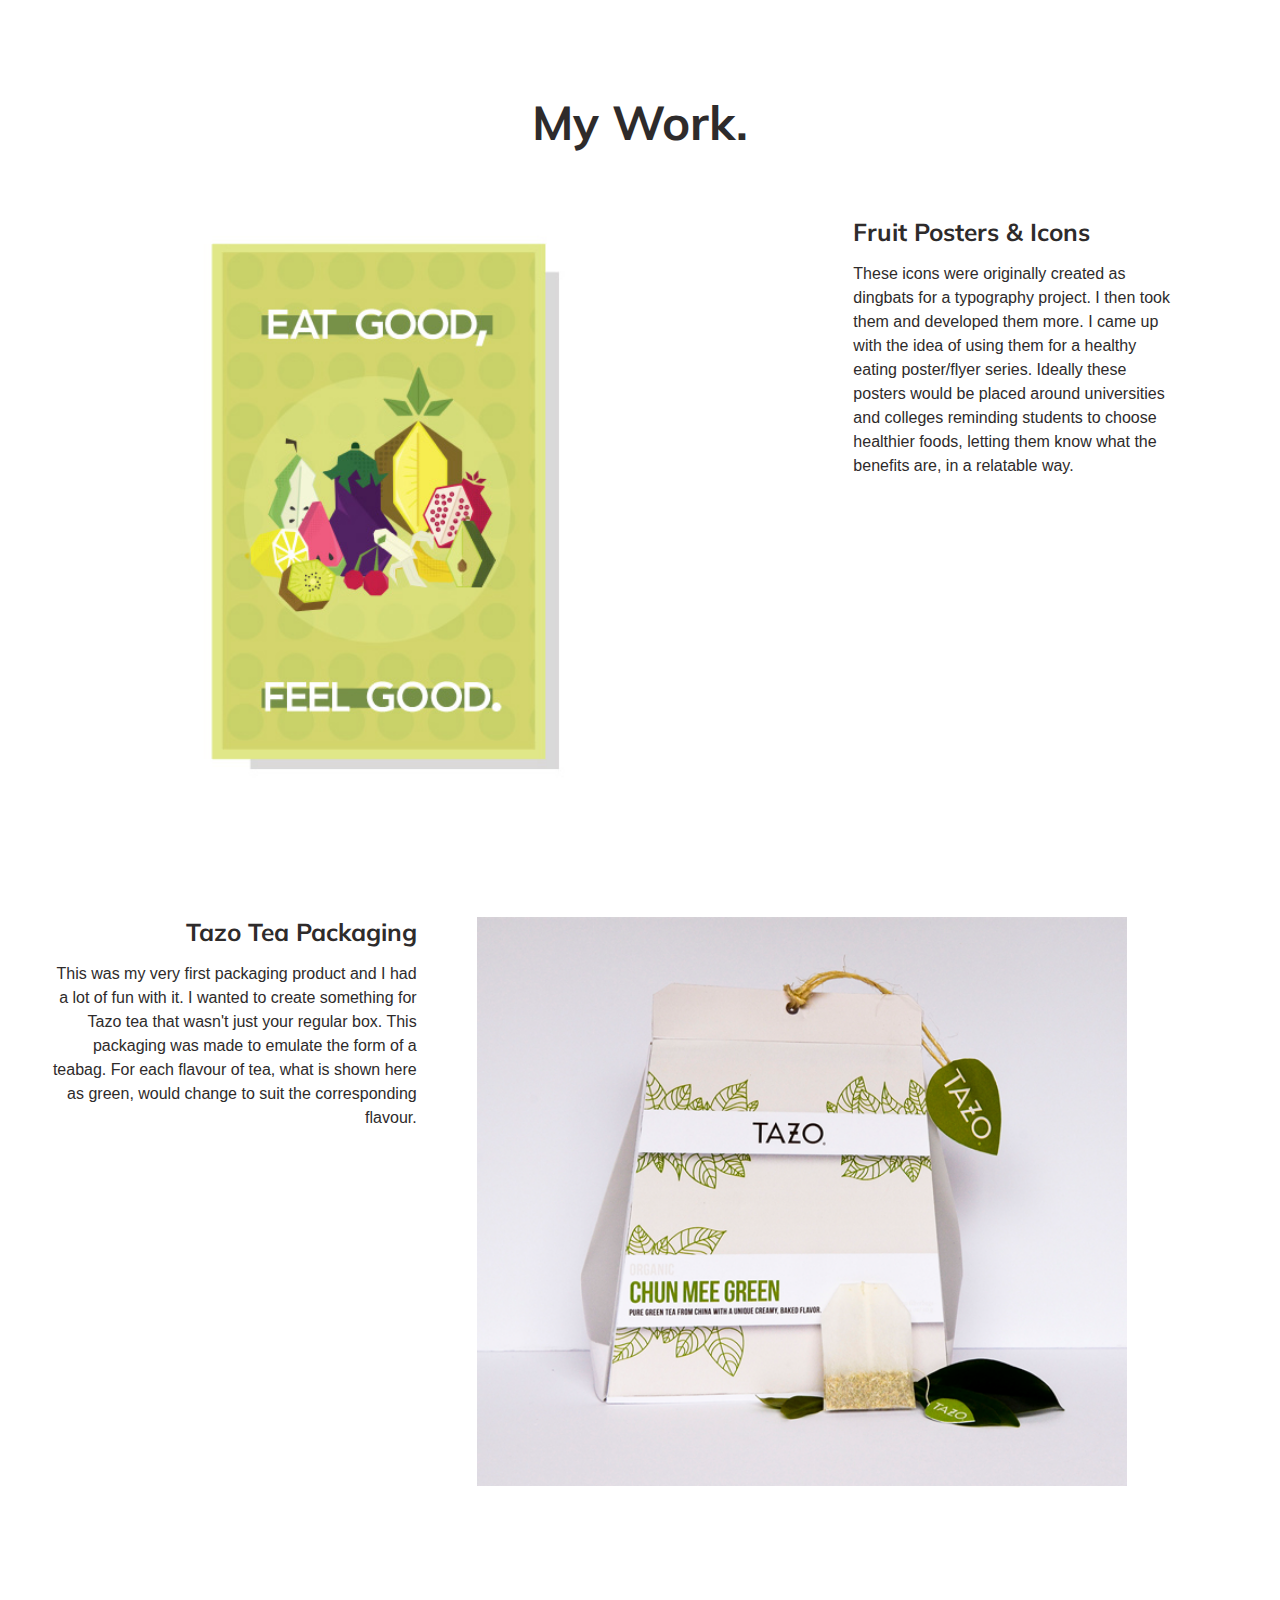
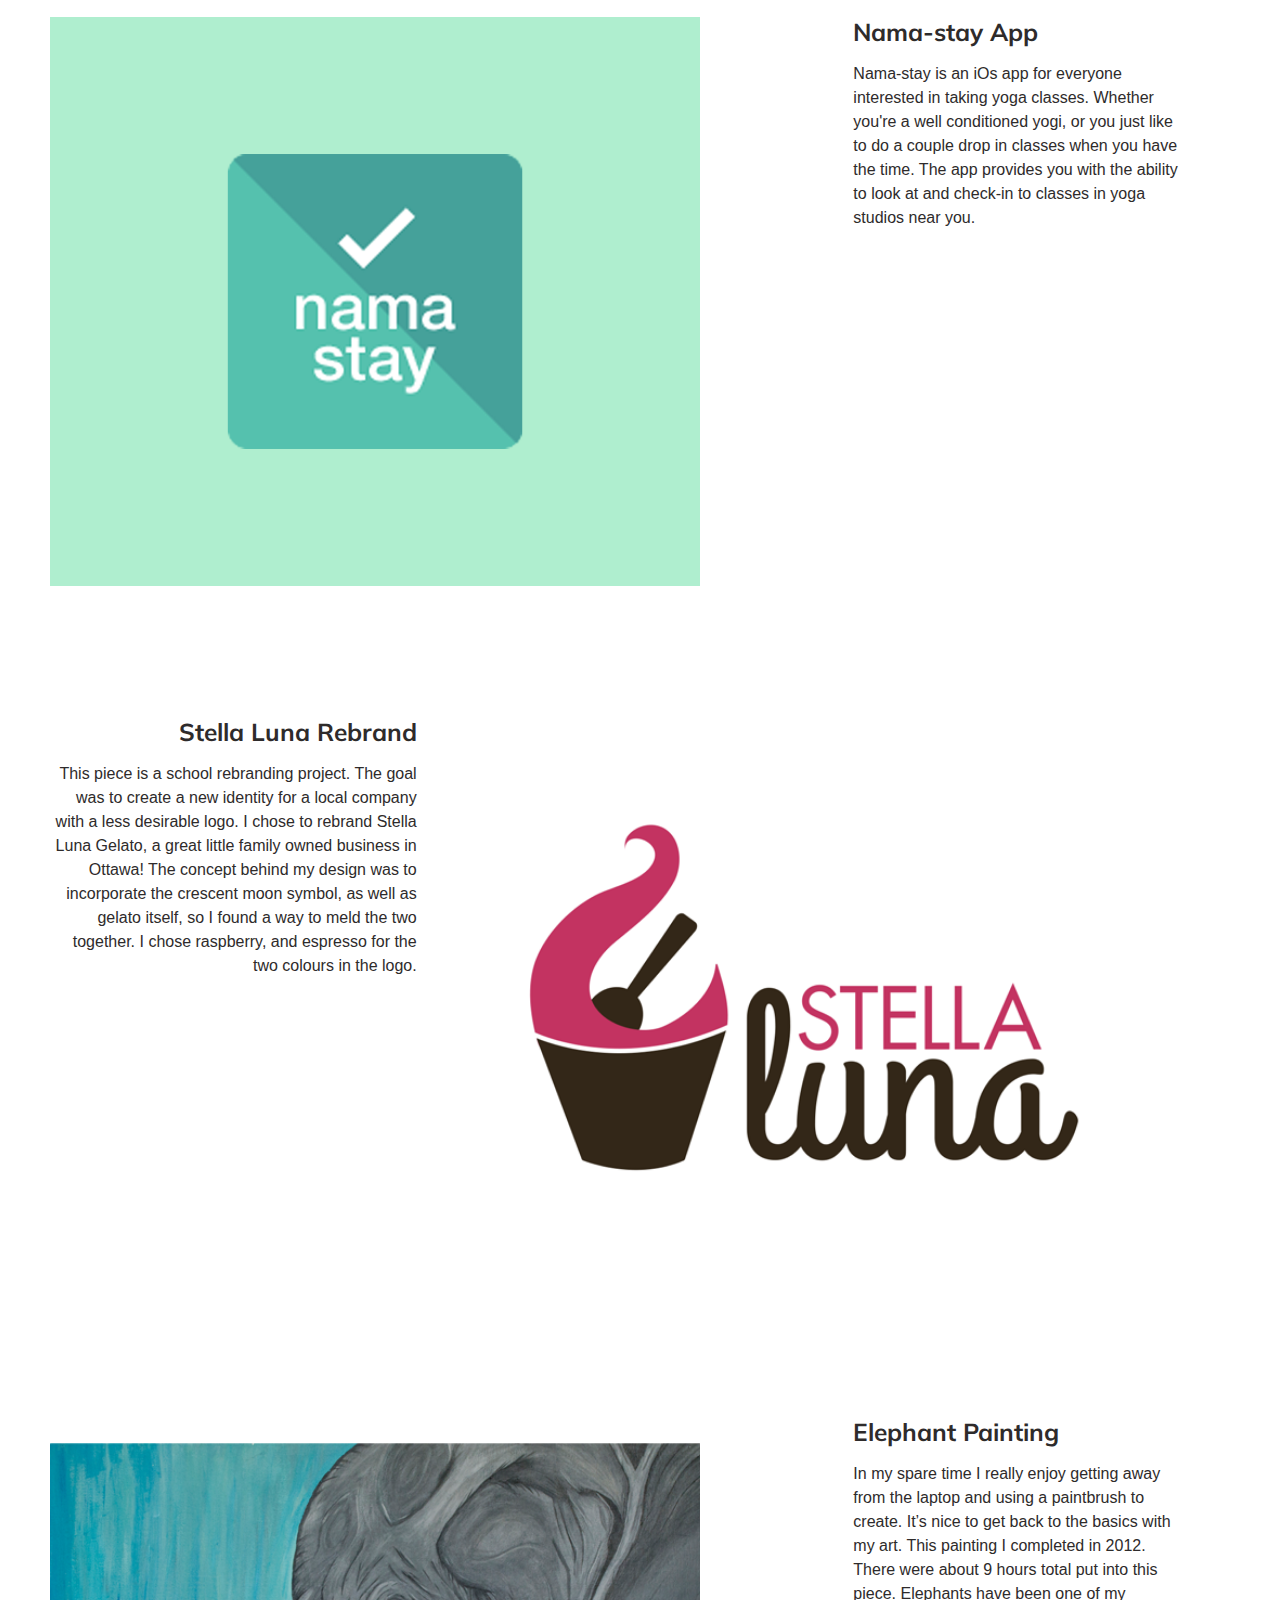
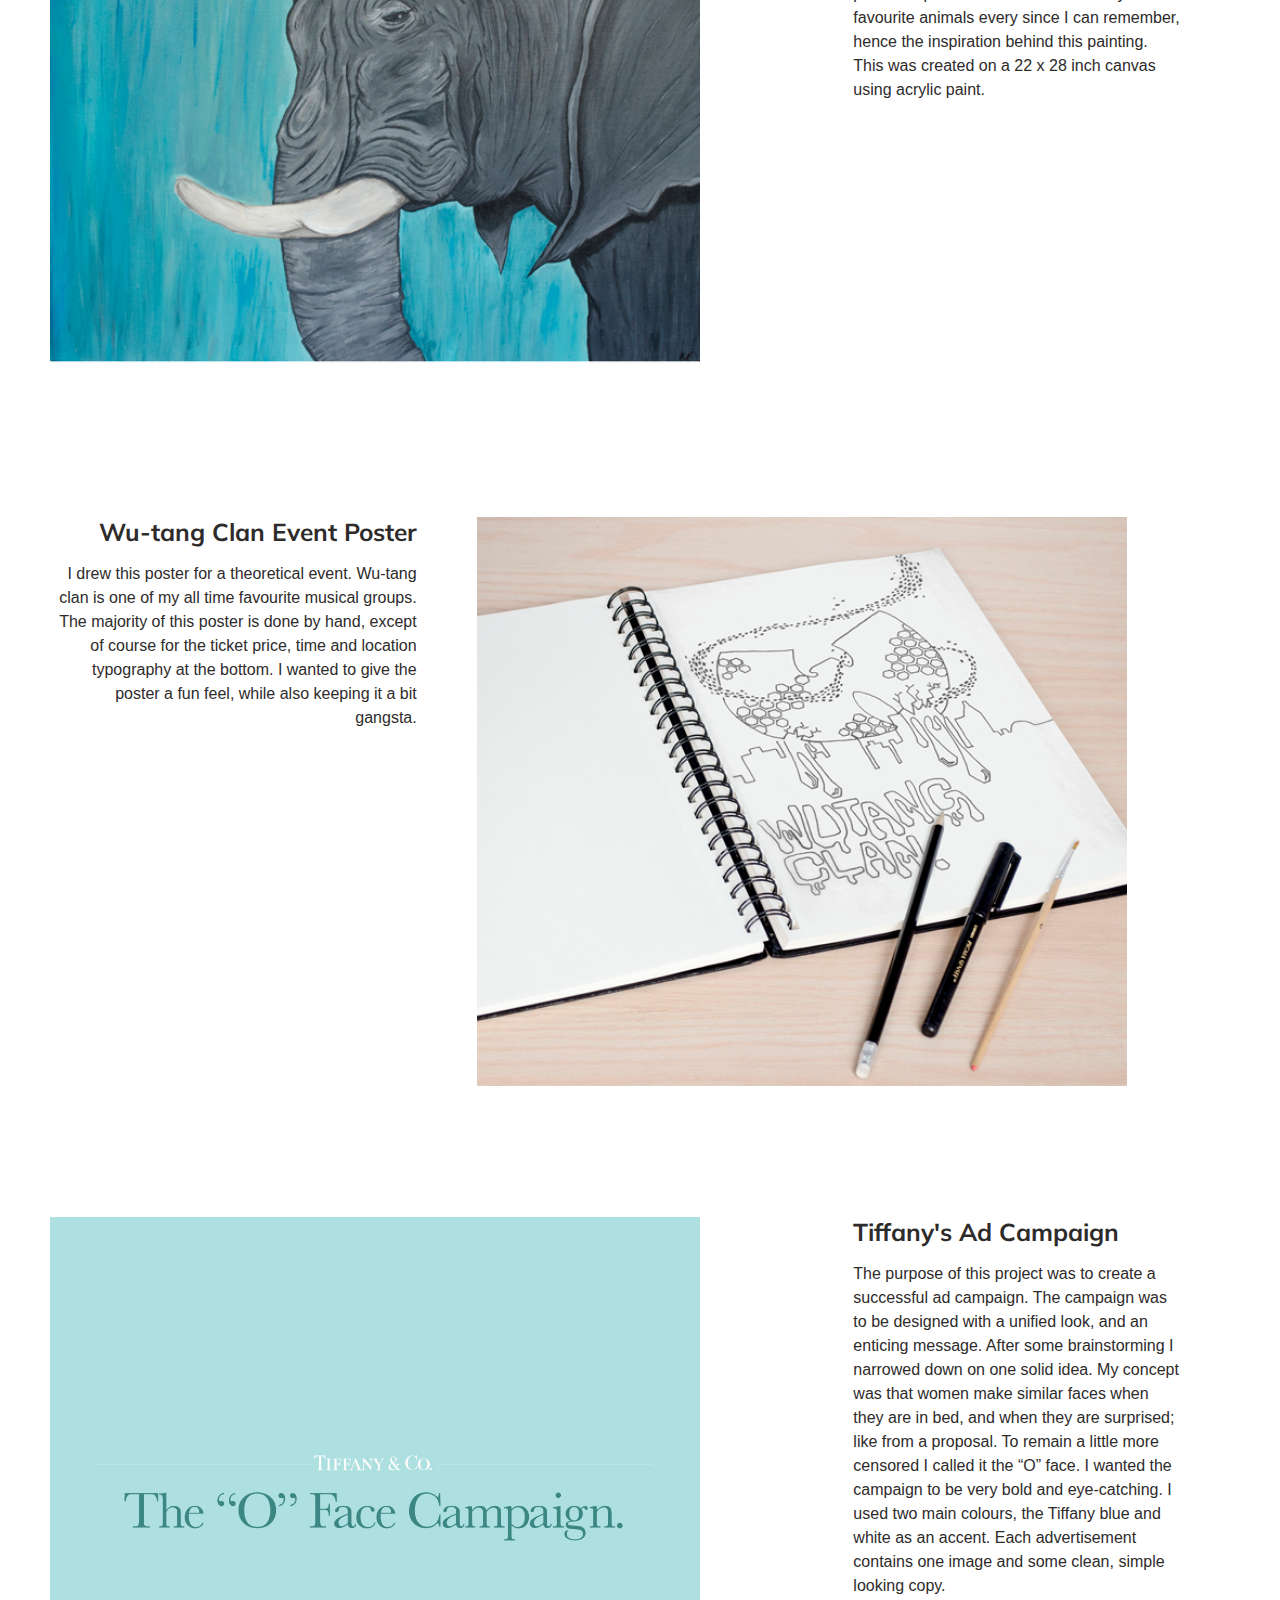
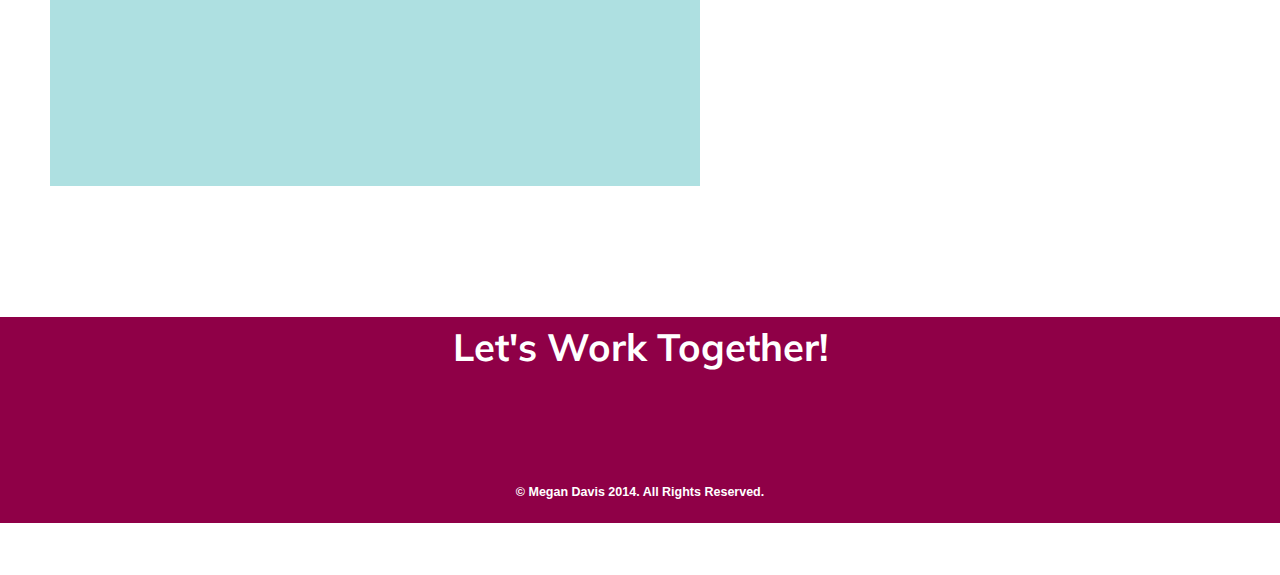
==== commit 5caa11e7: "added new portfolio piece" ====
--- a/index.html
+++ b/index.html
@@ -312,9 +312,48 @@
 
 			<div class="unit unit-xs-1 unit-s-1 unit-m-1-2 unit-pull-m-1-2 unit-l-1-3 unit-pull-l-2-3 img-description  img-description-left" data-state="collapsed">
 				<h2 class="right-title">Wu-tang Clan Event Poster</h2>
-				<p> I drew this poster for a theoretical event. Wu-tang clan is one of my all time favourite musical groups. The majority of this poster is done by hand, except of course for the ticket, time and location typography at the bottom. I wanted to give the poster a fun feel, while also keeping it a bit gangsta.</p>
+				<p> I drew this poster for a theoretical event. Wu-tang clan is one of my all time favourite musical groups. The majority of this poster is done by hand, except of course for the ticket price, time and location typography at the bottom. I wanted to give the poster a fun feel, while also keeping it a bit gangsta.</p>
 			</div>
 		<!-- portfolio piece 6 end -->
+
+		<!-- portfolio piece 7 start -->
+		<div class="portfolio-img unit unit-xs-1 unit-s-1 unit-m-1-2 unit-l-2-3">
+				<div class="flexslider">
+ 					 <ul class="slides">
+    					<li>
+      						<img src="images/tiffany-1.jpg" alt="tiffanys rationale"/>
+    					</li>
+    					<li>
+      						<img src="images/tiffany-2.jpg" alt="bus sign"/>
+    					</li>
+    					<li>
+      						<img src="images/tiffany-3.jpg" alt="Facebook Timeline"/>
+    					</li>
+    					<li>
+      						<img src="images/tiffany-4.jpg" alt="Newspaper Ad"/>
+    					</li>
+    					<li>
+      						<img src="images/tiffany-5.jpg" alt="Web banners"/>
+    					</li>
+  					</ul>
+				</div>
+			</div>
+				<div class="arrow-div">
+					<img src="images/down-arrow.svg" class="down-arrow" alt="Description Drop-down button" data-state="collapsed" data-num="5">
+				</div>
+			<div class="unit unit-xs-1 unit-s-1 unit-m-1-2 unit-l-1-3 img-description" data-state="collapsed">
+				<h2>Tiffany's Ad Campaign</h2>
+				<p>The purpose of this project was to create a successful ad campaign. 
+					The campaign was to be designed with a unified look, and an enticing message. 
+					After some brainstorming I narrowed down on one solid idea. My concept was 
+					that women make similar faces when they are in bed, and when they are 
+					surprised; like from a proposal. To remain a little more censored I called it 
+					the “O” face. I wanted the campaign to be very bold and eye-catching. I used 
+					two main colours, the Tiffany blue and white as an accent. Each advertisement 
+					contains one image and some clean, simple looking copy. 
+				</p>
+			</div>
+		<!-- portfolio piece 7 end -->
 
 		</div>
 
--- a/css/main.css
+++ b/css/main.css
@@ -34,7 +34,7 @@
 
 
 p {
-	font-size: 12px;
+	font-size: 16px;
 }
 
 li{
@@ -150,7 +150,7 @@
 
 .logo img {
 	position: absolute;
-	width: 40%;
+	width: 30%;
 	top: 50%;
     left: 50%;
     margin-right: -50%;
@@ -214,7 +214,7 @@
 }
 
 .work {
-	padding-bottom: 10rem;
+	/*padding-bottom: 10rem;*/
 	background-color: #FFF;
 }
 
@@ -368,11 +368,6 @@
 	padding-top: -5rem;
 }
 
-/*.s-icon {
-	height: 15rem;
-
-}*/
-
 .work-h2 {
 	text-align: center;
 	padding-bottom: 5rem;
@@ -473,8 +468,8 @@
 
 footer {
 	text-align: center;
-	padding-top: 5rem; 
 	background-color: #8F0047;
+	bottom: -5px;
 }
 
 .copy-h5 {
